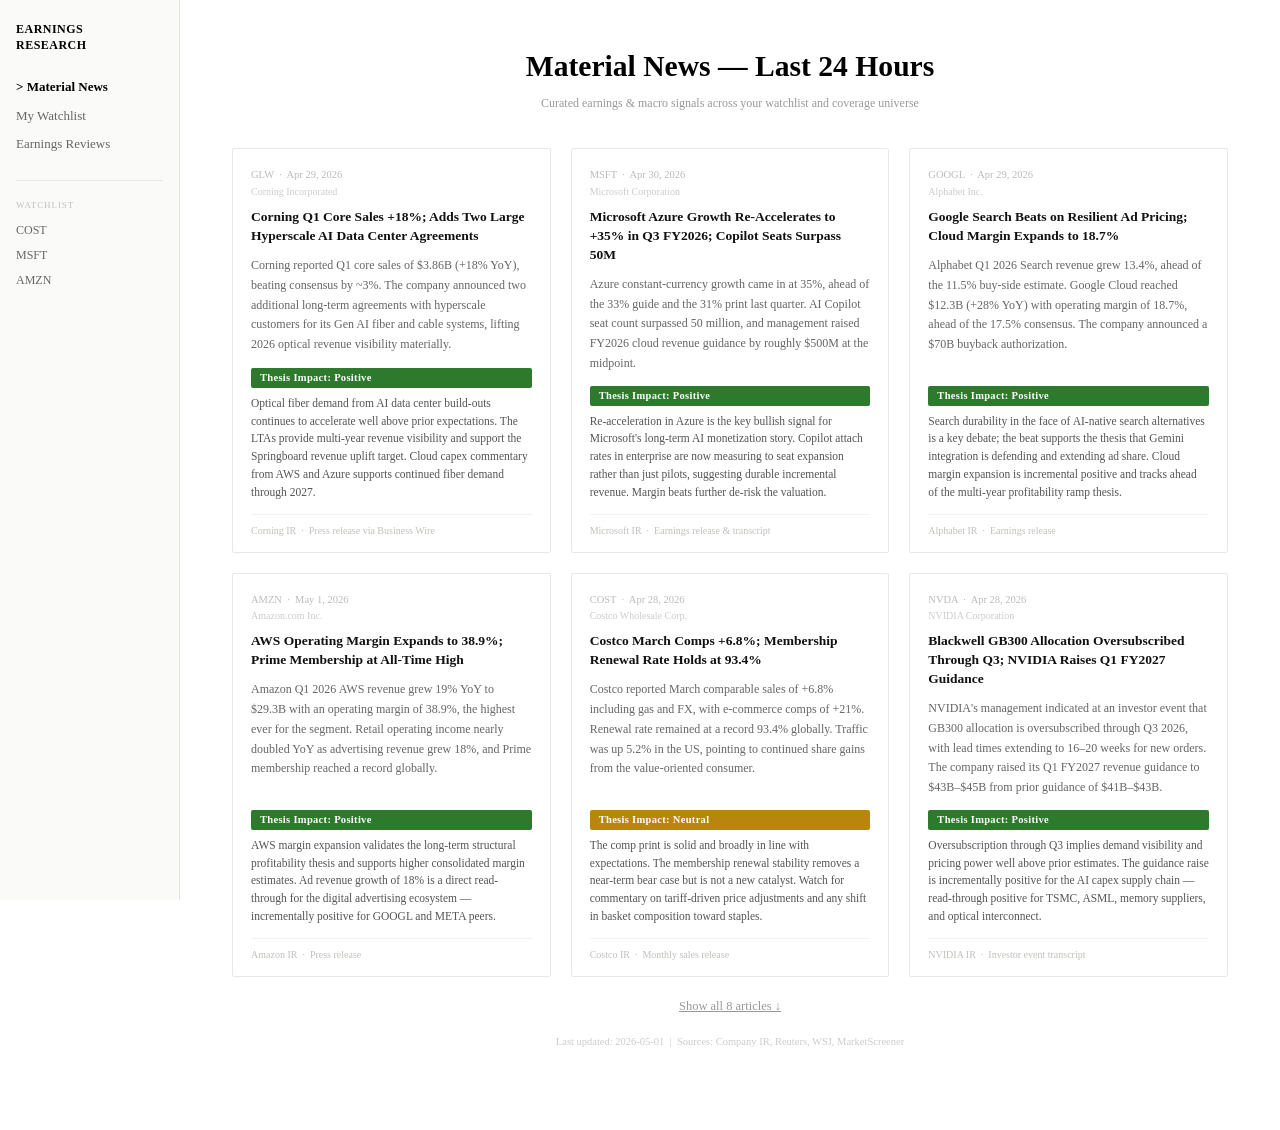
==== index.html @ b41d52a4 "Build earnings research dashboard — full multi-page static site 10-file HTML/CSS/JS site with a fixe" ====
<!DOCTYPE html>
<html lang="en">
<head>
  <meta charset="UTF-8"/>
  <meta name="viewport" content="width=device-width, initial-scale=1.0"/>
  <title>Earnings Research Dashboard — Material News</title>
  <link rel="stylesheet" href="styles.css"/>
</head>
<body>

<!-- ── Sidebar ──────────────────────────────────────────────────────── -->
<aside id="sidebar">
  <div class="sidebar-logo">Earnings<br>Research</div>

  <ul class="sidebar-nav">
    <li><a href="index.html" class="active">Material News</a></li>
    <li><a href="watchlist.html">My Watchlist</a></li>
    <li><a href="earnings-reviews.html">Earnings Reviews</a></li>
  </ul>

  <hr class="sidebar-divider"/>
  <div class="sidebar-section-label">Watchlist</div>
  <ul class="sidebar-watchlist-links" id="sidebar-wl-links">
    <!-- Populated by app.js -->
    <li><a href="company.html?t=COST">COST</a></li>
    <li><a href="company.html?t=MSFT">MSFT</a></li>
    <li><a href="company.html?t=AMZN">AMZN</a></li>
  </ul>
</aside>

<!-- ── Main ─────────────────────────────────────────────────────────── -->
<main id="main">
  <h1 class="page-title">Material News — Last 24 Hours</h1>
  <p class="page-subtitle-center">Curated earnings &amp; macro signals across your watchlist and coverage universe</p>

  <div class="news-grid" id="news-grid">

    <!-- Card 1 -->
    <div class="news-card">
      <div class="nc-meta">GLW &nbsp;·&nbsp; Apr 29, 2026</div>
      <div class="nc-company">Corning Incorporated</div>
      <div class="nc-headline">Corning Q1 Core Sales +18%; Adds Two Large Hyperscale AI Data Center Agreements</div>
      <p class="nc-summary">Corning reported Q1 core sales of $3.86B (+18% YoY), beating consensus by ~3%. The company announced two additional long-term agreements with hyperscale customers for its Gen AI fiber and cable systems, lifting 2026 optical revenue visibility materially.</p>
      <span class="thesis-label thesis-positive">Thesis Impact: Positive</span>
      <p class="nc-impact">Optical fiber demand from AI data center build-outs continues to accelerate well above prior expectations. The LTAs provide multi-year revenue visibility and support the Springboard revenue uplift target. Cloud capex commentary from AWS and Azure supports continued fiber demand through 2027.</p>
      <div class="nc-source">Corning IR &nbsp;·&nbsp; Press release via Business Wire</div>
    </div>

    <!-- Card 2 -->
    <div class="news-card">
      <div class="nc-meta">MSFT &nbsp;·&nbsp; Apr 30, 2026</div>
      <div class="nc-company">Microsoft Corporation</div>
      <div class="nc-headline">Microsoft Azure Growth Re-Accelerates to +35% in Q3 FY2026; Copilot Seats Surpass 50M</div>
      <p class="nc-summary">Azure constant-currency growth came in at 35%, ahead of the 33% guide and the 31% print last quarter. AI Copilot seat count surpassed 50 million, and management raised FY2026 cloud revenue guidance by roughly $500M at the midpoint.</p>
      <span class="thesis-label thesis-positive">Thesis Impact: Positive</span>
      <p class="nc-impact">Re-acceleration in Azure is the key bullish signal for Microsoft's long-term AI monetization story. Copilot attach rates in enterprise are now measuring to seat expansion rather than just pilots, suggesting durable incremental revenue. Margin beats further de-risk the valuation.</p>
      <div class="nc-source">Microsoft IR &nbsp;·&nbsp; Earnings release &amp; transcript</div>
    </div>

    <!-- Card 3 -->
    <div class="news-card">
      <div class="nc-meta">GOOGL &nbsp;·&nbsp; Apr 29, 2026</div>
      <div class="nc-company">Alphabet Inc.</div>
      <div class="nc-headline">Google Search Beats on Resilient Ad Pricing; Cloud Margin Expands to 18.7%</div>
      <p class="nc-summary">Alphabet Q1 2026 Search revenue grew 13.4%, ahead of the 11.5% buy-side estimate. Google Cloud reached $12.3B (+28% YoY) with operating margin of 18.7%, ahead of the 17.5% consensus. The company announced a $70B buyback authorization.</p>
      <span class="thesis-label thesis-positive">Thesis Impact: Positive</span>
      <p class="nc-impact">Search durability in the face of AI-native search alternatives is a key debate; the beat supports the thesis that Gemini integration is defending and extending ad share. Cloud margin expansion is incremental positive and tracks ahead of the multi-year profitability ramp thesis.</p>
      <div class="nc-source">Alphabet IR &nbsp;·&nbsp; Earnings release</div>
    </div>

    <!-- Card 4 -->
    <div class="news-card">
      <div class="nc-meta">AMZN &nbsp;·&nbsp; May 1, 2026</div>
      <div class="nc-company">Amazon.com Inc.</div>
      <div class="nc-headline">AWS Operating Margin Expands to 38.9%; Prime Membership at All-Time High</div>
      <p class="nc-summary">Amazon Q1 2026 AWS revenue grew 19% YoY to $29.3B with an operating margin of 38.9%, the highest ever for the segment. Retail operating income nearly doubled YoY as advertising revenue grew 18%, and Prime membership reached a record globally.</p>
      <span class="thesis-label thesis-positive">Thesis Impact: Positive</span>
      <p class="nc-impact">AWS margin expansion validates the long-term structural profitability thesis and supports higher consolidated margin estimates. Ad revenue growth of 18% is a direct read-through for the digital advertising ecosystem — incrementally positive for GOOGL and META peers.</p>
      <div class="nc-source">Amazon IR &nbsp;·&nbsp; Press release</div>
    </div>

    <!-- Card 5 -->
    <div class="news-card">
      <div class="nc-meta">COST &nbsp;·&nbsp; Apr 28, 2026</div>
      <div class="nc-company">Costco Wholesale Corp.</div>
      <div class="nc-headline">Costco March Comps +6.8%; Membership Renewal Rate Holds at 93.4%</div>
      <p class="nc-summary">Costco reported March comparable sales of +6.8% including gas and FX, with e-commerce comps of +21%. Renewal rate remained at a record 93.4% globally. Traffic was up 5.2% in the US, pointing to continued share gains from the value-oriented consumer.</p>
      <span class="thesis-label thesis-neutral">Thesis Impact: Neutral</span>
      <p class="nc-impact">The comp print is solid and broadly in line with expectations. The membership renewal stability removes a near-term bear case but is not a new catalyst. Watch for commentary on tariff-driven price adjustments and any shift in basket composition toward staples.</p>
      <div class="nc-source">Costco IR &nbsp;·&nbsp; Monthly sales release</div>
    </div>

    <!-- Card 6 -->
    <div class="news-card">
      <div class="nc-meta">NVDA &nbsp;·&nbsp; Apr 28, 2026</div>
      <div class="nc-company">NVIDIA Corporation</div>
      <div class="nc-headline">Blackwell GB300 Allocation Oversubscribed Through Q3; NVIDIA Raises Q1 FY2027 Guidance</div>
      <p class="nc-summary">NVIDIA's management indicated at an investor event that GB300 allocation is oversubscribed through Q3 2026, with lead times extending to 16–20 weeks for new orders. The company raised its Q1 FY2027 revenue guidance to $43B–$45B from prior guidance of $41B–$43B.</p>
      <span class="thesis-label thesis-positive">Thesis Impact: Positive</span>
      <p class="nc-impact">Oversubscription through Q3 implies demand visibility and pricing power well above prior estimates. The guidance raise is incrementally positive for the AI capex supply chain — read-through positive for TSMC, ASML, memory suppliers, and optical interconnect.</p>
      <div class="nc-source">NVIDIA IR &nbsp;·&nbsp; Investor event transcript</div>
    </div>

    <!-- Hidden cards (shown via "Show all") -->
    <div class="news-card hidden-card" style="display:none">
      <div class="nc-meta">META &nbsp;·&nbsp; Apr 30, 2026</div>
      <div class="nc-company">Meta Platforms Inc.</div>
      <div class="nc-headline">Meta Q1 Ad Revenue +18%; Reality Labs Losses Narrow; Llama 4 Adoption Cited</div>
      <p class="nc-summary">Meta reported Q1 ad revenue of $41.9B (+18% YoY), driven by Reels ad load optimization and improved targeting from Llama 4 models. Reality Labs operating losses narrowed to $3.5B from $3.8B a year ago. DAP reached 3.4B.</p>
      <span class="thesis-label thesis-positive">Thesis Impact: Positive</span>
      <p class="nc-impact">Ad pricing power and volume growth both beat consensus, confirming the AI-driven targeting advantage thesis. Narrowing Reality Labs losses reduce the drag concern for investors focused on margin trajectory. Positive read-through for the digital ad ecosystem broadly.</p>
      <div class="nc-source">Meta IR &nbsp;·&nbsp; Earnings release</div>
    </div>

    <div class="news-card hidden-card" style="display:none">
      <div class="nc-meta">TSM &nbsp;·&nbsp; Apr 17, 2026</div>
      <div class="nc-company">Taiwan Semiconductor Mfg.</div>
      <div class="nc-headline">TSMC Q1 Revenue NT$839B; CoWoS Capacity to Double by End-2026 on AI Demand</div>
      <p class="nc-summary">TSMC reported Q1 revenue of NT$839.3B (+42% YoY), driven by AI accelerator demand. Management guided for 2026 capex of $38–42B and confirmed CoWoS advanced packaging capacity will roughly double by December 2026, with all capacity committed through 2027.</p>
      <span class="thesis-label thesis-positive">Thesis Impact: Positive</span>
      <p class="nc-impact">TSMC's commentary validates sustained hyperscaler capex and NVIDIA's oversubscription. CoWoS doubling supports AI chip supply ramp and provides a gating factor read-through for NVDA near-term delivery timelines. Positive for the broader AI supply chain.</p>
      <div class="nc-source">TSMC IR &nbsp;·&nbsp; Earnings release &amp; call transcript</div>
    </div>

  </div><!-- /news-grid -->

  <div class="show-more">
    <a id="show-more-btn" data-open="false">Show all 8 articles ↓</a>
  </div>
  <p class="last-updated">Last updated: 2026-05-01 &nbsp;|&nbsp; Sources: Company IR, Reuters, WSJ, MarketScreener</p>

</main>

<script src="app.js"></script>
</body>
</html>
---- styles.css ----
/* ── Reset & base ─────────────────────────────────────────────────── */
*, *::before, *::after { box-sizing: border-box; margin: 0; padding: 0; }

body {
  font-family: Georgia, 'Times New Roman', serif;
  background: #ffffff;
  color: #333;
  display: flex;
  min-height: 100vh;
  font-size: 14px;
  line-height: 1.5;
}

a { color: inherit; }

/* ── Sidebar ──────────────────────────────────────────────────────── */
#sidebar {
  position: fixed;
  top: 0; left: 0;
  width: 180px;
  height: 100vh;
  overflow-y: auto;
  background: #fafaf8;
  border-right: 1px solid #e4e4e0;
  padding: 22px 16px 40px;
  font-size: 13px;
  flex-shrink: 0;
}

.sidebar-back {
  display: block;
  font-size: 11px;
  color: #999;
  text-decoration: none;
  margin-bottom: 18px;
  letter-spacing: 0.02em;
}
.sidebar-back:hover { color: #333; }

.sidebar-logo {
  font-size: 12px;
  font-weight: bold;
  color: #000;
  letter-spacing: 0.04em;
  text-transform: uppercase;
  margin-bottom: 24px;
  line-height: 1.3;
}

.sidebar-ticker {
  font-size: 1.7rem;
  font-weight: bold;
  color: #000;
  line-height: 1.1;
}

.sidebar-company {
  font-size: 11px;
  color: #aaa;
  margin-top: 3px;
  margin-bottom: 22px;
}

.sidebar-nav {
  list-style: none;
  margin-bottom: 26px;
}
.sidebar-nav li { margin-bottom: 9px; }
.sidebar-nav a {
  text-decoration: none;
  color: #666;
  font-size: 13px;
  display: block;
}
.sidebar-nav a:hover { color: #000; }
.sidebar-nav a.active {
  font-weight: bold;
  color: #000;
}
.sidebar-nav a.active::before { content: "> "; }

.sidebar-section-label {
  font-size: 9px;
  text-transform: uppercase;
  letter-spacing: 0.1em;
  color: #c0c0bc;
  margin-bottom: 9px;
}

.sidebar-earnings-links {
  list-style: none;
  margin-bottom: 22px;
}
.sidebar-earnings-links li { margin-bottom: 7px; }
.sidebar-earnings-links a {
  text-decoration: none;
  color: #777;
  font-size: 12px;
  display: block;
}
.sidebar-earnings-links a:hover { color: #000; }
.sidebar-earnings-links a.active {
  font-weight: bold;
  color: #000;
}

.sidebar-divider {
  border: none;
  border-top: 1px solid #e8e8e4;
  margin: 18px 0;
}

.sidebar-what-is-new { margin-top: 4px; }
.sidebar-what-is-new h4 {
  font-size: 9px;
  text-transform: uppercase;
  letter-spacing: 0.1em;
  color: #c0c0bc;
  margin-bottom: 8px;
}
.sidebar-what-is-new p {
  font-size: 11px;
  color: #777;
  line-height: 1.55;
}

.sidebar-watchlist-links {
  list-style: none;
}
.sidebar-watchlist-links li { margin-bottom: 7px; }
.sidebar-watchlist-links a {
  text-decoration: none;
  color: #666;
  font-size: 12px;
  display: block;
}
.sidebar-watchlist-links a:hover { color: #000; }
.sidebar-watchlist-links a.active {
  font-weight: bold;
  color: #000;
}
.sidebar-watchlist-links a.active::before { content: "> "; }

/* ── Main content ─────────────────────────────────────────────────── */
#main {
  margin-left: 180px;
  padding: 44px 52px 80px;
  flex: 1;
  max-width: 1100px;
  min-height: 100vh;
}

/* ── Page titles ──────────────────────────────────────────────────── */
.page-title {
  font-size: 1.85rem;
  font-weight: bold;
  color: #000;
  margin-bottom: 6px;
  text-align: center;
}

.page-subtitle-center {
  text-align: center;
  color: #999;
  font-size: 12px;
  margin-bottom: 36px;
}

.preview-title {
  font-size: 1.85rem;
  font-weight: bold;
  color: #000;
  margin-bottom: 8px;
}

.preview-subtitle {
  font-size: 13px;
  color: #999;
  margin-bottom: 30px;
  line-height: 1.6;
}

/* ── Section headers ──────────────────────────────────────────────── */
.section-header {
  font-size: 1.05rem;
  font-weight: bold;
  color: #000;
  border-bottom: 1px solid #e4e4e0;
  padding-bottom: 9px;
  margin-bottom: 8px;
  margin-top: 36px;
}
.section-header:first-of-type { margin-top: 0; }

.section-sub {
  font-size: 13px;
  color: #999;
  font-style: italic;
  margin-bottom: 22px;
  line-height: 1.6;
}

/* ── KPI stat grid ────────────────────────────────────────────────── */
.kpi-grid {
  display: grid;
  grid-template-columns: repeat(4, 1fr);
  gap: 14px;
  margin-bottom: 14px;
}
.kpi-grid + .kpi-grid { margin-top: 0; }

.kpi-card {
  border: 1px solid #e4e4e0;
  padding: 16px 18px 14px;
  border-radius: 2px;
}
.kpi-card.highlight { border-color: #d4a017; background: #fffdf4; }

.kpi-label {
  font-size: 9.5px;
  text-transform: uppercase;
  letter-spacing: 0.07em;
  color: #bbb;
  margin-bottom: 6px;
}

.kpi-value {
  font-size: 1.95rem;
  font-weight: bold;
  color: #000;
  line-height: 1.1;
  margin-bottom: 4px;
}
.kpi-value.gold { color: #b8860b; }

.kpi-desc {
  font-size: 11px;
  color: #999;
  line-height: 1.45;
}

/* ── Exec summary / blockquote ────────────────────────────────────── */
.exec-summary {
  border-left: 3px solid #d4d4d0;
  padding: 16px 22px;
  margin: 28px 0;
  background: #fafaf8;
  border-radius: 0 2px 2px 0;
}
.exec-summary p {
  font-size: 14px;
  font-style: italic;
  color: #444;
  line-height: 1.75;
}

/* ── Tables ───────────────────────────────────────────────────────── */
.table-wrap { overflow-x: auto; margin-bottom: 10px; }

table {
  width: 100%;
  border-collapse: collapse;
  font-size: 13px;
}

thead th {
  text-align: left;
  font-size: 9.5px;
  text-transform: uppercase;
  letter-spacing: 0.07em;
  color: #bbb;
  padding: 8px 10px;
  border-bottom: 1px solid #e4e4e0;
  white-space: nowrap;
  font-family: Georgia, serif;
  font-weight: normal;
}

tbody td {
  padding: 9px 10px;
  border-bottom: 1px solid #f2f2f0;
  color: #333;
  vertical-align: top;
}
tbody tr:last-child td { border-bottom: none; }

td a.data-link {
  color: #1a0dab;
  text-decoration: underline;
  text-underline-offset: 2px;
}

.row-sub { color: #999; font-size: 11.5px; }

/* table coloring */
.c-pos   { color: #2d7a2d; font-weight: 500; }
.c-neg   { color: #c0392b; font-weight: 500; }
.c-watch { color: #b8860b; font-weight: 500; }
.c-mute  { color: #aaa; }

.beat { color: #2d7a2d; font-weight: 600; }
.miss { color: #c0392b; font-weight: 600; }

/* ── Thesis impact labels ─────────────────────────────────────────── */
.thesis-label {
  display: inline-block;
  font-size: 10.5px;
  font-weight: bold;
  padding: 2px 9px;
  border-radius: 2px;
  margin-bottom: 7px;
  letter-spacing: 0.03em;
}
.thesis-positive  { background: #2d7a2d; color: #fff; }
.thesis-neutral   { background: #b8860b; color: #fff; }
.thesis-watch     { background: #b8860b; color: #fff; }
.thesis-negative  { background: #c0392b; color: #fff; }

/* ── News card grid ───────────────────────────────────────────────── */
.news-grid {
  display: grid;
  grid-template-columns: repeat(3, 1fr);
  gap: 20px;
  margin-bottom: 18px;
}

.news-card {
  border: 1px solid #e8e8e4;
  padding: 18px 18px 14px;
  border-radius: 2px;
  display: flex;
  flex-direction: column;
}

.nc-meta     { font-size: 10.5px; color: #bbb; margin-bottom: 1px; }
.nc-company  { font-size: 10px;   color: #ccc; margin-bottom: 9px; }
.nc-headline { font-size: 13.5px; font-weight: bold; color: #111; margin-bottom: 10px; line-height: 1.4; }
.nc-summary  { font-size: 12px; color: #666; line-height: 1.65; margin-bottom: 12px; flex: 1; }
.nc-impact   { font-size: 11.5px; color: #555; line-height: 1.55; margin-bottom: 12px; }
.nc-source   {
  font-size: 10px; color: #c0c0bc;
  border-top: 1px solid #f2f2f0;
  padding-top: 8px;
  margin-top: auto;
}

.show-more {
  text-align: center;
  margin: 6px 0 4px;
}
.show-more a {
  font-size: 12.5px;
  color: #999;
  text-decoration: underline;
  cursor: pointer;
}
.show-more a:hover { color: #333; }

.last-updated {
  text-align: center;
  font-size: 10.5px;
  color: #ccc;
  margin-top: 18px;
}

/* ── Tabs ─────────────────────────────────────────────────────────── */
.tabs {
  display: flex;
  border-bottom: 1px solid #e4e4e0;
  margin-bottom: 30px;
  overflow-x: auto;
  gap: 0;
}
.tab-btn {
  padding: 10px 16px;
  font-size: 13px;
  font-family: Georgia, serif;
  color: #999;
  cursor: pointer;
  border: none;
  background: none;
  border-bottom: 2px solid transparent;
  margin-bottom: -1px;
  white-space: nowrap;
  transition: color 0.12s;
}
.tab-btn:hover { color: #333; }
.tab-btn.active { color: #000; font-weight: bold; border-bottom-color: #000; }

.tab-panel { display: none; }
.tab-panel.active { display: block; }

/* ── Bar chart (SVG-based, rendered by JS) ────────────────────────── */
.chart-wrap { margin: 24px 0 16px; }
.chart-legend {
  display: flex;
  gap: 22px;
  font-size: 11.5px;
  color: #666;
  margin-bottom: 14px;
}
.legend-swatch {
  display: inline-block;
  width: 12px; height: 12px;
  border-radius: 2px;
  margin-right: 5px;
  vertical-align: middle;
}

/* ── Earnings reviews grid ────────────────────────────────────────── */
.reviews-grid {
  display: grid;
  grid-template-columns: repeat(4, 1fr);
  gap: 14px;
  margin-top: 28px;
}

.review-card {
  border: 1px solid #e8e8e4;
  padding: 14px 16px 12px;
  border-radius: 2px;
  text-decoration: none;
  display: block;
  cursor: pointer;
  transition: border-color 0.14s, box-shadow 0.14s;
}
.review-card:hover { border-color: #aaa; box-shadow: 0 1px 6px rgba(0,0,0,0.06); }

.rc-quarter { font-size: 10px; color: #ccc; margin-bottom: 4px; }
.rc-ticker  { font-size: 1.35rem; font-weight: bold; color: #000; }

/* ── Watchlist page ───────────────────────────────────────────────── */
.watchlist-grid {
  display: grid;
  grid-template-columns: repeat(3, 1fr);
  gap: 18px;
  margin-top: 28px;
}

.wl-card {
  border: 1px solid #e8e8e4;
  padding: 20px 18px 16px;
  border-radius: 2px;
  position: relative;
  transition: border-color 0.14s;
}
.wl-card:hover { border-color: #ccc; }

.wl-remove {
  position: absolute;
  top: 12px; right: 14px;
  background: none;
  border: none;
  font-size: 18px;
  color: #ddd;
  cursor: pointer;
  line-height: 1;
  padding: 0;
  font-family: Georgia, serif;
}
.wl-remove:hover { color: #c0392b; }

.wl-ticker { font-size: 1.6rem; font-weight: bold; color: #000; line-height: 1.1; }
.wl-name   { font-size: 11.5px; color: #aaa; margin-top: 2px; margin-bottom: 14px; }
.wl-row    { font-size: 12px; color: #666; margin-bottom: 4px; }
.wl-row span { font-weight: bold; color: #333; }
.wl-links  { margin-top: 14px; display: flex; gap: 12px; }
.wl-link   {
  font-size: 11.5px;
  color: #1a0dab;
  text-decoration: underline;
  text-underline-offset: 2px;
  cursor: pointer;
}

.add-form {
  display: flex;
  align-items: center;
  gap: 10px;
  margin-top: 36px;
  padding-top: 28px;
  border-top: 1px solid #e8e8e4;
}
.add-form label { font-size: 13px; color: #666; }
.add-input {
  padding: 8px 12px;
  border: 1px solid #ccc;
  font-family: Georgia, serif;
  font-size: 14px;
  width: 110px;
  border-radius: 2px;
  text-transform: uppercase;
  letter-spacing: 0.05em;
}
.add-input:focus { outline: none; border-color: #888; }
.add-btn {
  padding: 8px 18px;
  background: #111;
  color: #fff;
  border: none;
  font-family: Georgia, serif;
  font-size: 13px;
  cursor: pointer;
  border-radius: 2px;
}
.add-btn:hover { background: #333; }
.add-msg { font-size: 12px; color: #c0392b; }

/* ── Footer note ──────────────────────────────────────────────────── */
.footer-note {
  font-size: 11px;
  color: #bbb;
  border-top: 1px solid #f0f0ec;
  padding-top: 14px;
  margin-top: 36px;
  font-style: italic;
  line-height: 1.6;
}

/* ── Guidance table highlight ─────────────────────────────────────── */
td.vs-beat { color: #2d7a2d; font-weight: 600; }
td.vs-miss { color: #c0392b; font-weight: 600; }

/* ── Responsive: narrow screens ───────────────────────────────────── */
@media (max-width: 900px) {
  .news-grid   { grid-template-columns: repeat(2, 1fr); }
  .kpi-grid    { grid-template-columns: repeat(2, 1fr); }
  .reviews-grid { grid-template-columns: repeat(3, 1fr); }
  .watchlist-grid { grid-template-columns: repeat(2, 1fr); }
}
@media (max-width: 640px) {
  #sidebar { width: 140px; }
  #main { margin-left: 140px; padding: 28px 22px 60px; }
  .news-grid   { grid-template-columns: 1fr; }
  .kpi-grid    { grid-template-columns: repeat(2, 1fr); }
  .reviews-grid { grid-template-columns: repeat(2, 1fr); }
  .watchlist-grid { grid-template-columns: 1fr; }
}
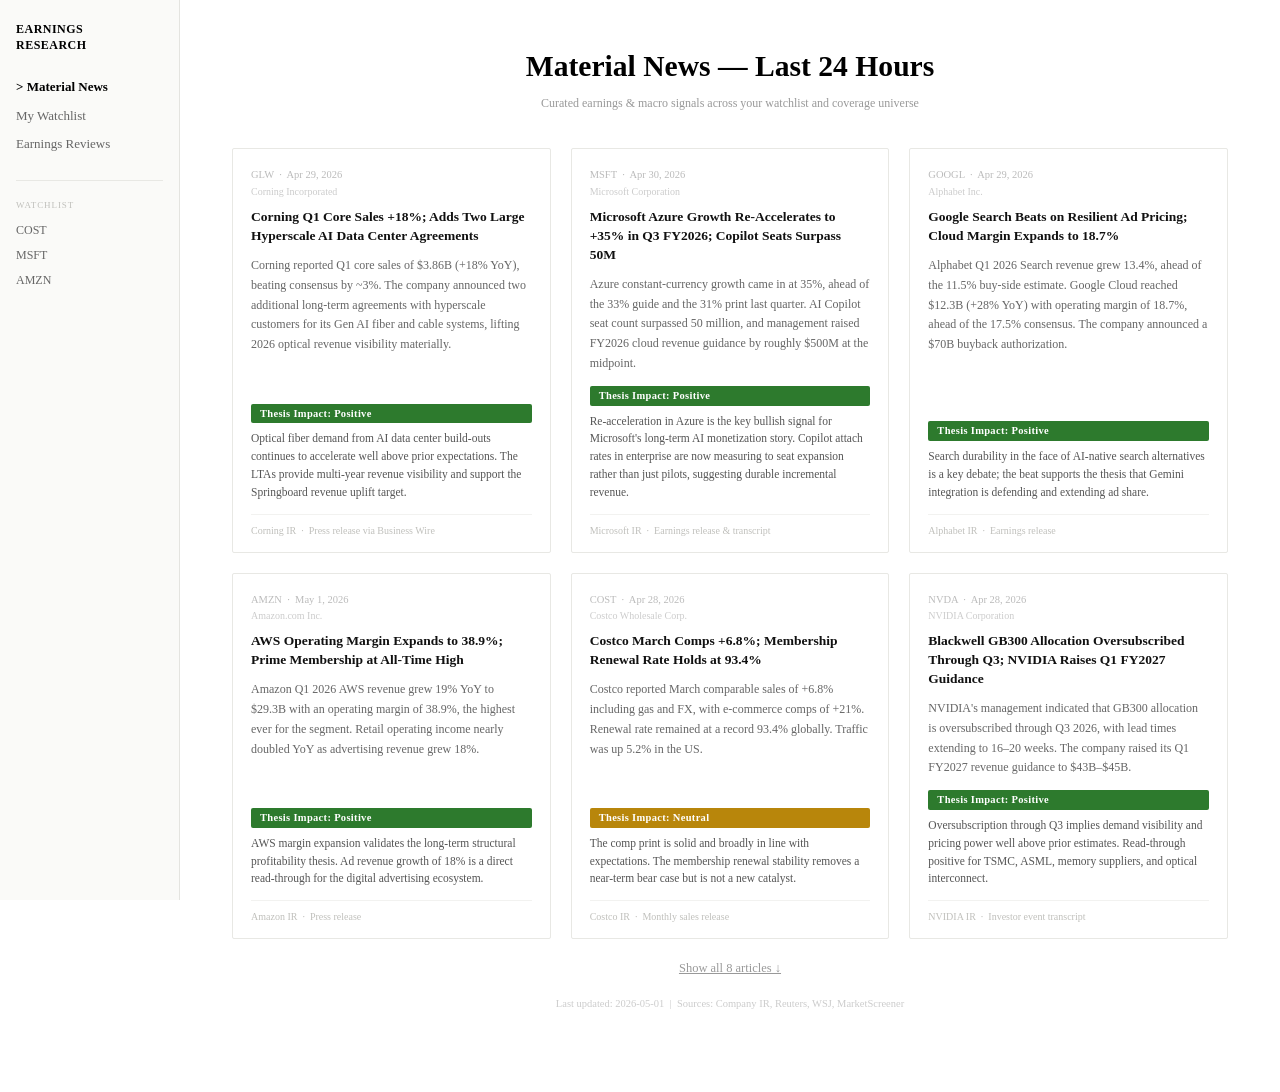
==== commit b0cab31d: "Add earnings research dashboard — static site ready for GitHub Pages" ====
--- a/index.html
+++ b/index.html
@@ -7,130 +7,101 @@
   <link rel="stylesheet" href="styles.css"/>
 </head>
 <body>
-
-<!-- ── Sidebar ──────────────────────────────────────────────────────── -->
 <aside id="sidebar">
   <div class="sidebar-logo">Earnings<br>Research</div>
-
   <ul class="sidebar-nav">
     <li><a href="index.html" class="active">Material News</a></li>
     <li><a href="watchlist.html">My Watchlist</a></li>
     <li><a href="earnings-reviews.html">Earnings Reviews</a></li>
   </ul>
-
   <hr class="sidebar-divider"/>
   <div class="sidebar-section-label">Watchlist</div>
   <ul class="sidebar-watchlist-links" id="sidebar-wl-links">
-    <!-- Populated by app.js -->
     <li><a href="company.html?t=COST">COST</a></li>
     <li><a href="company.html?t=MSFT">MSFT</a></li>
     <li><a href="company.html?t=AMZN">AMZN</a></li>
   </ul>
 </aside>
-
-<!-- ── Main ─────────────────────────────────────────────────────────── -->
 <main id="main">
   <h1 class="page-title">Material News — Last 24 Hours</h1>
   <p class="page-subtitle-center">Curated earnings &amp; macro signals across your watchlist and coverage universe</p>
-
   <div class="news-grid" id="news-grid">
-
-    <!-- Card 1 -->
     <div class="news-card">
       <div class="nc-meta">GLW &nbsp;·&nbsp; Apr 29, 2026</div>
       <div class="nc-company">Corning Incorporated</div>
       <div class="nc-headline">Corning Q1 Core Sales +18%; Adds Two Large Hyperscale AI Data Center Agreements</div>
       <p class="nc-summary">Corning reported Q1 core sales of $3.86B (+18% YoY), beating consensus by ~3%. The company announced two additional long-term agreements with hyperscale customers for its Gen AI fiber and cable systems, lifting 2026 optical revenue visibility materially.</p>
       <span class="thesis-label thesis-positive">Thesis Impact: Positive</span>
-      <p class="nc-impact">Optical fiber demand from AI data center build-outs continues to accelerate well above prior expectations. The LTAs provide multi-year revenue visibility and support the Springboard revenue uplift target. Cloud capex commentary from AWS and Azure supports continued fiber demand through 2027.</p>
+      <p class="nc-impact">Optical fiber demand from AI data center build-outs continues to accelerate well above prior expectations. The LTAs provide multi-year revenue visibility and support the Springboard revenue uplift target.</p>
       <div class="nc-source">Corning IR &nbsp;·&nbsp; Press release via Business Wire</div>
     </div>
-
-    <!-- Card 2 -->
     <div class="news-card">
       <div class="nc-meta">MSFT &nbsp;·&nbsp; Apr 30, 2026</div>
       <div class="nc-company">Microsoft Corporation</div>
       <div class="nc-headline">Microsoft Azure Growth Re-Accelerates to +35% in Q3 FY2026; Copilot Seats Surpass 50M</div>
       <p class="nc-summary">Azure constant-currency growth came in at 35%, ahead of the 33% guide and the 31% print last quarter. AI Copilot seat count surpassed 50 million, and management raised FY2026 cloud revenue guidance by roughly $500M at the midpoint.</p>
       <span class="thesis-label thesis-positive">Thesis Impact: Positive</span>
-      <p class="nc-impact">Re-acceleration in Azure is the key bullish signal for Microsoft's long-term AI monetization story. Copilot attach rates in enterprise are now measuring to seat expansion rather than just pilots, suggesting durable incremental revenue. Margin beats further de-risk the valuation.</p>
+      <p class="nc-impact">Re-acceleration in Azure is the key bullish signal for Microsoft's long-term AI monetization story. Copilot attach rates in enterprise are now measuring to seat expansion rather than just pilots, suggesting durable incremental revenue.</p>
       <div class="nc-source">Microsoft IR &nbsp;·&nbsp; Earnings release &amp; transcript</div>
     </div>
-
-    <!-- Card 3 -->
     <div class="news-card">
       <div class="nc-meta">GOOGL &nbsp;·&nbsp; Apr 29, 2026</div>
       <div class="nc-company">Alphabet Inc.</div>
       <div class="nc-headline">Google Search Beats on Resilient Ad Pricing; Cloud Margin Expands to 18.7%</div>
       <p class="nc-summary">Alphabet Q1 2026 Search revenue grew 13.4%, ahead of the 11.5% buy-side estimate. Google Cloud reached $12.3B (+28% YoY) with operating margin of 18.7%, ahead of the 17.5% consensus. The company announced a $70B buyback authorization.</p>
       <span class="thesis-label thesis-positive">Thesis Impact: Positive</span>
-      <p class="nc-impact">Search durability in the face of AI-native search alternatives is a key debate; the beat supports the thesis that Gemini integration is defending and extending ad share. Cloud margin expansion is incremental positive and tracks ahead of the multi-year profitability ramp thesis.</p>
+      <p class="nc-impact">Search durability in the face of AI-native search alternatives is a key debate; the beat supports the thesis that Gemini integration is defending and extending ad share.</p>
       <div class="nc-source">Alphabet IR &nbsp;·&nbsp; Earnings release</div>
     </div>
-
-    <!-- Card 4 -->
     <div class="news-card">
       <div class="nc-meta">AMZN &nbsp;·&nbsp; May 1, 2026</div>
       <div class="nc-company">Amazon.com Inc.</div>
       <div class="nc-headline">AWS Operating Margin Expands to 38.9%; Prime Membership at All-Time High</div>
-      <p class="nc-summary">Amazon Q1 2026 AWS revenue grew 19% YoY to $29.3B with an operating margin of 38.9%, the highest ever for the segment. Retail operating income nearly doubled YoY as advertising revenue grew 18%, and Prime membership reached a record globally.</p>
+      <p class="nc-summary">Amazon Q1 2026 AWS revenue grew 19% YoY to $29.3B with an operating margin of 38.9%, the highest ever for the segment. Retail operating income nearly doubled YoY as advertising revenue grew 18%.</p>
       <span class="thesis-label thesis-positive">Thesis Impact: Positive</span>
-      <p class="nc-impact">AWS margin expansion validates the long-term structural profitability thesis and supports higher consolidated margin estimates. Ad revenue growth of 18% is a direct read-through for the digital advertising ecosystem — incrementally positive for GOOGL and META peers.</p>
+      <p class="nc-impact">AWS margin expansion validates the long-term structural profitability thesis. Ad revenue growth of 18% is a direct read-through for the digital advertising ecosystem.</p>
       <div class="nc-source">Amazon IR &nbsp;·&nbsp; Press release</div>
     </div>
-
-    <!-- Card 5 -->
     <div class="news-card">
       <div class="nc-meta">COST &nbsp;·&nbsp; Apr 28, 2026</div>
       <div class="nc-company">Costco Wholesale Corp.</div>
       <div class="nc-headline">Costco March Comps +6.8%; Membership Renewal Rate Holds at 93.4%</div>
-      <p class="nc-summary">Costco reported March comparable sales of +6.8% including gas and FX, with e-commerce comps of +21%. Renewal rate remained at a record 93.4% globally. Traffic was up 5.2% in the US, pointing to continued share gains from the value-oriented consumer.</p>
+      <p class="nc-summary">Costco reported March comparable sales of +6.8% including gas and FX, with e-commerce comps of +21%. Renewal rate remained at a record 93.4% globally. Traffic was up 5.2% in the US.</p>
       <span class="thesis-label thesis-neutral">Thesis Impact: Neutral</span>
-      <p class="nc-impact">The comp print is solid and broadly in line with expectations. The membership renewal stability removes a near-term bear case but is not a new catalyst. Watch for commentary on tariff-driven price adjustments and any shift in basket composition toward staples.</p>
+      <p class="nc-impact">The comp print is solid and broadly in line with expectations. The membership renewal stability removes a near-term bear case but is not a new catalyst.</p>
       <div class="nc-source">Costco IR &nbsp;·&nbsp; Monthly sales release</div>
     </div>
-
-    <!-- Card 6 -->
     <div class="news-card">
       <div class="nc-meta">NVDA &nbsp;·&nbsp; Apr 28, 2026</div>
       <div class="nc-company">NVIDIA Corporation</div>
       <div class="nc-headline">Blackwell GB300 Allocation Oversubscribed Through Q3; NVIDIA Raises Q1 FY2027 Guidance</div>
-      <p class="nc-summary">NVIDIA's management indicated at an investor event that GB300 allocation is oversubscribed through Q3 2026, with lead times extending to 16–20 weeks for new orders. The company raised its Q1 FY2027 revenue guidance to $43B–$45B from prior guidance of $41B–$43B.</p>
+      <p class="nc-summary">NVIDIA's management indicated that GB300 allocation is oversubscribed through Q3 2026, with lead times extending to 16–20 weeks. The company raised its Q1 FY2027 revenue guidance to $43B–$45B.</p>
       <span class="thesis-label thesis-positive">Thesis Impact: Positive</span>
-      <p class="nc-impact">Oversubscription through Q3 implies demand visibility and pricing power well above prior estimates. The guidance raise is incrementally positive for the AI capex supply chain — read-through positive for TSMC, ASML, memory suppliers, and optical interconnect.</p>
+      <p class="nc-impact">Oversubscription through Q3 implies demand visibility and pricing power well above prior estimates. Read-through positive for TSMC, ASML, memory suppliers, and optical interconnect.</p>
       <div class="nc-source">NVIDIA IR &nbsp;·&nbsp; Investor event transcript</div>
     </div>
-
-    <!-- Hidden cards (shown via "Show all") -->
     <div class="news-card hidden-card" style="display:none">
       <div class="nc-meta">META &nbsp;·&nbsp; Apr 30, 2026</div>
       <div class="nc-company">Meta Platforms Inc.</div>
       <div class="nc-headline">Meta Q1 Ad Revenue +18%; Reality Labs Losses Narrow; Llama 4 Adoption Cited</div>
-      <p class="nc-summary">Meta reported Q1 ad revenue of $41.9B (+18% YoY), driven by Reels ad load optimization and improved targeting from Llama 4 models. Reality Labs operating losses narrowed to $3.5B from $3.8B a year ago. DAP reached 3.4B.</p>
+      <p class="nc-summary">Meta reported Q1 ad revenue of $41.9B (+18% YoY), driven by Reels ad load optimization. Reality Labs operating losses narrowed to $3.5B from $3.8B a year ago. DAP reached 3.4B.</p>
       <span class="thesis-label thesis-positive">Thesis Impact: Positive</span>
-      <p class="nc-impact">Ad pricing power and volume growth both beat consensus, confirming the AI-driven targeting advantage thesis. Narrowing Reality Labs losses reduce the drag concern for investors focused on margin trajectory. Positive read-through for the digital ad ecosystem broadly.</p>
+      <p class="nc-impact">Ad pricing power and volume growth both beat consensus. Narrowing Reality Labs losses reduce the drag concern for investors focused on margin trajectory.</p>
       <div class="nc-source">Meta IR &nbsp;·&nbsp; Earnings release</div>
     </div>
-
     <div class="news-card hidden-card" style="display:none">
       <div class="nc-meta">TSM &nbsp;·&nbsp; Apr 17, 2026</div>
       <div class="nc-company">Taiwan Semiconductor Mfg.</div>
       <div class="nc-headline">TSMC Q1 Revenue NT$839B; CoWoS Capacity to Double by End-2026 on AI Demand</div>
-      <p class="nc-summary">TSMC reported Q1 revenue of NT$839.3B (+42% YoY), driven by AI accelerator demand. Management guided for 2026 capex of $38–42B and confirmed CoWoS advanced packaging capacity will roughly double by December 2026, with all capacity committed through 2027.</p>
+      <p class="nc-summary">TSMC reported Q1 revenue of NT$839.3B (+42% YoY). Management confirmed CoWoS advanced packaging capacity will roughly double by December 2026, with all capacity committed through 2027.</p>
       <span class="thesis-label thesis-positive">Thesis Impact: Positive</span>
-      <p class="nc-impact">TSMC's commentary validates sustained hyperscaler capex and NVIDIA's oversubscription. CoWoS doubling supports AI chip supply ramp and provides a gating factor read-through for NVDA near-term delivery timelines. Positive for the broader AI supply chain.</p>
+      <p class="nc-impact">TSMC's commentary validates sustained hyperscaler capex and NVIDIA's oversubscription. CoWoS doubling supports AI chip supply ramp.</p>
       <div class="nc-source">TSMC IR &nbsp;·&nbsp; Earnings release &amp; call transcript</div>
     </div>
-
-  </div><!-- /news-grid -->
-
-  <div class="show-more">
-    <a id="show-more-btn" data-open="false">Show all 8 articles ↓</a>
   </div>
+  <div class="show-more"><a id="show-more-btn" data-open="false">Show all 8 articles ↓</a></div>
   <p class="last-updated">Last updated: 2026-05-01 &nbsp;|&nbsp; Sources: Company IR, Reuters, WSJ, MarketScreener</p>
-
 </main>
-
 <script src="app.js"></script>
 </body>
-</html>
+</html>
--- a/styles.css
+++ b/styles.css
@@ -1,538 +1,113 @@
-/* ── Reset & base ─────────────────────────────────────────────────── */
 *, *::before, *::after { box-sizing: border-box; margin: 0; padding: 0; }
-
-body {
-  font-family: Georgia, 'Times New Roman', serif;
-  background: #ffffff;
-  color: #333;
-  display: flex;
-  min-height: 100vh;
-  font-size: 14px;
-  line-height: 1.5;
-}
-
+body { font-family: Georgia, 'Times New Roman', serif; background: #ffffff; color: #333; display: flex; min-height: 100vh; font-size: 14px; line-height: 1.5; }
 a { color: inherit; }
-
-/* ── Sidebar ──────────────────────────────────────────────────────── */
-#sidebar {
-  position: fixed;
-  top: 0; left: 0;
-  width: 180px;
-  height: 100vh;
-  overflow-y: auto;
-  background: #fafaf8;
-  border-right: 1px solid #e4e4e0;
-  padding: 22px 16px 40px;
-  font-size: 13px;
-  flex-shrink: 0;
-}
-
-.sidebar-back {
-  display: block;
-  font-size: 11px;
-  color: #999;
-  text-decoration: none;
-  margin-bottom: 18px;
-  letter-spacing: 0.02em;
-}
+#sidebar { position: fixed; top: 0; left: 0; width: 180px; height: 100vh; overflow-y: auto; background: #fafaf8; border-right: 1px solid #e4e4e0; padding: 22px 16px 40px; font-size: 13px; flex-shrink: 0; }
+.sidebar-back { display: block; font-size: 11px; color: #999; text-decoration: none; margin-bottom: 18px; }
 .sidebar-back:hover { color: #333; }
-
-.sidebar-logo {
-  font-size: 12px;
-  font-weight: bold;
-  color: #000;
-  letter-spacing: 0.04em;
-  text-transform: uppercase;
-  margin-bottom: 24px;
-  line-height: 1.3;
-}
-
-.sidebar-ticker {
-  font-size: 1.7rem;
-  font-weight: bold;
-  color: #000;
-  line-height: 1.1;
-}
-
-.sidebar-company {
-  font-size: 11px;
-  color: #aaa;
-  margin-top: 3px;
-  margin-bottom: 22px;
-}
-
-.sidebar-nav {
-  list-style: none;
-  margin-bottom: 26px;
-}
+.sidebar-logo { font-size: 12px; font-weight: bold; color: #000; letter-spacing: 0.04em; text-transform: uppercase; margin-bottom: 24px; line-height: 1.3; }
+.sidebar-ticker { font-size: 1.7rem; font-weight: bold; color: #000; line-height: 1.1; }
+.sidebar-company { font-size: 11px; color: #aaa; margin-top: 3px; margin-bottom: 22px; }
+.sidebar-nav { list-style: none; margin-bottom: 26px; }
 .sidebar-nav li { margin-bottom: 9px; }
-.sidebar-nav a {
-  text-decoration: none;
-  color: #666;
-  font-size: 13px;
-  display: block;
-}
+.sidebar-nav a { text-decoration: none; color: #666; font-size: 13px; display: block; }
 .sidebar-nav a:hover { color: #000; }
-.sidebar-nav a.active {
-  font-weight: bold;
-  color: #000;
-}
+.sidebar-nav a.active { font-weight: bold; color: #000; }
 .sidebar-nav a.active::before { content: "> "; }
-
-.sidebar-section-label {
-  font-size: 9px;
-  text-transform: uppercase;
-  letter-spacing: 0.1em;
-  color: #c0c0bc;
-  margin-bottom: 9px;
-}
-
-.sidebar-earnings-links {
-  list-style: none;
-  margin-bottom: 22px;
-}
+.sidebar-section-label { font-size: 9px; text-transform: uppercase; letter-spacing: 0.1em; color: #c0c0bc; margin-bottom: 9px; }
+.sidebar-earnings-links { list-style: none; margin-bottom: 22px; }
 .sidebar-earnings-links li { margin-bottom: 7px; }
-.sidebar-earnings-links a {
-  text-decoration: none;
-  color: #777;
-  font-size: 12px;
-  display: block;
-}
+.sidebar-earnings-links a { text-decoration: none; color: #777; font-size: 12px; display: block; }
 .sidebar-earnings-links a:hover { color: #000; }
-.sidebar-earnings-links a.active {
-  font-weight: bold;
-  color: #000;
-}
-
-.sidebar-divider {
-  border: none;
-  border-top: 1px solid #e8e8e4;
-  margin: 18px 0;
-}
-
+.sidebar-earnings-links a.active { font-weight: bold; color: #000; }
+.sidebar-divider { border: none; border-top: 1px solid #e8e8e4; margin: 18px 0; }
 .sidebar-what-is-new { margin-top: 4px; }
-.sidebar-what-is-new h4 {
-  font-size: 9px;
-  text-transform: uppercase;
-  letter-spacing: 0.1em;
-  color: #c0c0bc;
-  margin-bottom: 8px;
-}
-.sidebar-what-is-new p {
-  font-size: 11px;
-  color: #777;
-  line-height: 1.55;
-}
-
-.sidebar-watchlist-links {
-  list-style: none;
-}
+.sidebar-what-is-new h4 { font-size: 9px; text-transform: uppercase; letter-spacing: 0.1em; color: #c0c0bc; margin-bottom: 8px; }
+.sidebar-what-is-new p { font-size: 11px; color: #777; line-height: 1.55; }
+.sidebar-watchlist-links { list-style: none; }
 .sidebar-watchlist-links li { margin-bottom: 7px; }
-.sidebar-watchlist-links a {
-  text-decoration: none;
-  color: #666;
-  font-size: 12px;
-  display: block;
-}
+.sidebar-watchlist-links a { text-decoration: none; color: #666; font-size: 12px; display: block; }
 .sidebar-watchlist-links a:hover { color: #000; }
-.sidebar-watchlist-links a.active {
-  font-weight: bold;
-  color: #000;
-}
+.sidebar-watchlist-links a.active { font-weight: bold; color: #000; }
 .sidebar-watchlist-links a.active::before { content: "> "; }
-
-/* ── Main content ─────────────────────────────────────────────────── */
-#main {
-  margin-left: 180px;
-  padding: 44px 52px 80px;
-  flex: 1;
-  max-width: 1100px;
-  min-height: 100vh;
-}
-
-/* ── Page titles ──────────────────────────────────────────────────── */
-.page-title {
-  font-size: 1.85rem;
-  font-weight: bold;
-  color: #000;
-  margin-bottom: 6px;
-  text-align: center;
-}
-
-.page-subtitle-center {
-  text-align: center;
-  color: #999;
-  font-size: 12px;
-  margin-bottom: 36px;
-}
-
-.preview-title {
-  font-size: 1.85rem;
-  font-weight: bold;
-  color: #000;
-  margin-bottom: 8px;
-}
-
-.preview-subtitle {
-  font-size: 13px;
-  color: #999;
-  margin-bottom: 30px;
-  line-height: 1.6;
-}
-
-/* ── Section headers ──────────────────────────────────────────────── */
-.section-header {
-  font-size: 1.05rem;
-  font-weight: bold;
-  color: #000;
-  border-bottom: 1px solid #e4e4e0;
-  padding-bottom: 9px;
-  margin-bottom: 8px;
-  margin-top: 36px;
-}
+#main { margin-left: 180px; padding: 44px 52px 80px; flex: 1; max-width: 1100px; min-height: 100vh; }
+.page-title { font-size: 1.85rem; font-weight: bold; color: #000; margin-bottom: 6px; text-align: center; }
+.page-subtitle-center { text-align: center; color: #999; font-size: 12px; margin-bottom: 36px; }
+.preview-title { font-size: 1.85rem; font-weight: bold; color: #000; margin-bottom: 8px; }
+.preview-subtitle { font-size: 13px; color: #999; margin-bottom: 30px; line-height: 1.6; }
+.section-header { font-size: 1.05rem; font-weight: bold; color: #000; border-bottom: 1px solid #e4e4e0; padding-bottom: 9px; margin-bottom: 8px; margin-top: 36px; }
 .section-header:first-of-type { margin-top: 0; }
-
-.section-sub {
-  font-size: 13px;
-  color: #999;
-  font-style: italic;
-  margin-bottom: 22px;
-  line-height: 1.6;
-}
-
-/* ── KPI stat grid ────────────────────────────────────────────────── */
-.kpi-grid {
-  display: grid;
-  grid-template-columns: repeat(4, 1fr);
-  gap: 14px;
-  margin-bottom: 14px;
-}
-.kpi-grid + .kpi-grid { margin-top: 0; }
-
-.kpi-card {
-  border: 1px solid #e4e4e0;
-  padding: 16px 18px 14px;
-  border-radius: 2px;
-}
+.section-sub { font-size: 13px; color: #999; font-style: italic; margin-bottom: 22px; line-height: 1.6; }
+.kpi-grid { display: grid; grid-template-columns: repeat(4, 1fr); gap: 14px; margin-bottom: 14px; }
+.kpi-card { border: 1px solid #e4e4e0; padding: 16px 18px 14px; border-radius: 2px; }
 .kpi-card.highlight { border-color: #d4a017; background: #fffdf4; }
-
-.kpi-label {
-  font-size: 9.5px;
-  text-transform: uppercase;
-  letter-spacing: 0.07em;
-  color: #bbb;
-  margin-bottom: 6px;
-}
-
-.kpi-value {
-  font-size: 1.95rem;
-  font-weight: bold;
-  color: #000;
-  line-height: 1.1;
-  margin-bottom: 4px;
-}
+.kpi-label { font-size: 9.5px; text-transform: uppercase; letter-spacing: 0.07em; color: #bbb; margin-bottom: 6px; }
+.kpi-value { font-size: 1.95rem; font-weight: bold; color: #000; line-height: 1.1; margin-bottom: 4px; }
 .kpi-value.gold { color: #b8860b; }
-
-.kpi-desc {
-  font-size: 11px;
-  color: #999;
-  line-height: 1.45;
-}
-
-/* ── Exec summary / blockquote ────────────────────────────────────── */
-.exec-summary {
-  border-left: 3px solid #d4d4d0;
-  padding: 16px 22px;
-  margin: 28px 0;
-  background: #fafaf8;
-  border-radius: 0 2px 2px 0;
-}
-.exec-summary p {
-  font-size: 14px;
-  font-style: italic;
-  color: #444;
-  line-height: 1.75;
-}
-
-/* ── Tables ───────────────────────────────────────────────────────── */
+.kpi-desc { font-size: 11px; color: #999; line-height: 1.45; }
+.exec-summary { border-left: 3px solid #d4d4d0; padding: 16px 22px; margin: 28px 0; background: #fafaf8; border-radius: 0 2px 2px 0; }
+.exec-summary p { font-size: 14px; font-style: italic; color: #444; line-height: 1.75; }
 .table-wrap { overflow-x: auto; margin-bottom: 10px; }
-
-table {
-  width: 100%;
-  border-collapse: collapse;
-  font-size: 13px;
-}
-
-thead th {
-  text-align: left;
-  font-size: 9.5px;
-  text-transform: uppercase;
-  letter-spacing: 0.07em;
-  color: #bbb;
-  padding: 8px 10px;
-  border-bottom: 1px solid #e4e4e0;
-  white-space: nowrap;
-  font-family: Georgia, serif;
-  font-weight: normal;
-}
-
-tbody td {
-  padding: 9px 10px;
-  border-bottom: 1px solid #f2f2f0;
-  color: #333;
-  vertical-align: top;
-}
+table { width: 100%; border-collapse: collapse; font-size: 13px; }
+thead th { text-align: left; font-size: 9.5px; text-transform: uppercase; letter-spacing: 0.07em; color: #bbb; padding: 8px 10px; border-bottom: 1px solid #e4e4e0; white-space: nowrap; font-family: Georgia, serif; font-weight: normal; }
+tbody td { padding: 9px 10px; border-bottom: 1px solid #f2f2f0; color: #333; vertical-align: top; }
 tbody tr:last-child td { border-bottom: none; }
-
-td a.data-link {
-  color: #1a0dab;
-  text-decoration: underline;
-  text-underline-offset: 2px;
-}
-
-.row-sub { color: #999; font-size: 11.5px; }
-
-/* table coloring */
-.c-pos   { color: #2d7a2d; font-weight: 500; }
-.c-neg   { color: #c0392b; font-weight: 500; }
+td a.data-link { color: #1a0dab; text-decoration: underline; text-underline-offset: 2px; }
+.c-pos { color: #2d7a2d; font-weight: 500; }
+.c-neg { color: #c0392b; font-weight: 500; }
 .c-watch { color: #b8860b; font-weight: 500; }
-.c-mute  { color: #aaa; }
-
+.c-mute { color: #aaa; }
 .beat { color: #2d7a2d; font-weight: 600; }
 .miss { color: #c0392b; font-weight: 600; }
-
-/* ── Thesis impact labels ─────────────────────────────────────────── */
-.thesis-label {
-  display: inline-block;
-  font-size: 10.5px;
-  font-weight: bold;
-  padding: 2px 9px;
-  border-radius: 2px;
-  margin-bottom: 7px;
-  letter-spacing: 0.03em;
-}
-.thesis-positive  { background: #2d7a2d; color: #fff; }
-.thesis-neutral   { background: #b8860b; color: #fff; }
-.thesis-watch     { background: #b8860b; color: #fff; }
-.thesis-negative  { background: #c0392b; color: #fff; }
-
-/* ── News card grid ───────────────────────────────────────────────── */
-.news-grid {
-  display: grid;
-  grid-template-columns: repeat(3, 1fr);
-  gap: 20px;
-  margin-bottom: 18px;
-}
-
-.news-card {
-  border: 1px solid #e8e8e4;
-  padding: 18px 18px 14px;
-  border-radius: 2px;
-  display: flex;
-  flex-direction: column;
-}
-
-.nc-meta     { font-size: 10.5px; color: #bbb; margin-bottom: 1px; }
-.nc-company  { font-size: 10px;   color: #ccc; margin-bottom: 9px; }
+.thesis-label { display: inline-block; font-size: 10.5px; font-weight: bold; padding: 2px 9px; border-radius: 2px; margin-bottom: 7px; letter-spacing: 0.03em; }
+.thesis-positive { background: #2d7a2d; color: #fff; }
+.thesis-neutral { background: #b8860b; color: #fff; }
+.thesis-watch { background: #b8860b; color: #fff; }
+.thesis-negative { background: #c0392b; color: #fff; }
+.news-grid { display: grid; grid-template-columns: repeat(3, 1fr); gap: 20px; margin-bottom: 18px; }
+.news-card { border: 1px solid #e8e8e4; padding: 18px 18px 14px; border-radius: 2px; display: flex; flex-direction: column; }
+.nc-meta { font-size: 10.5px; color: #bbb; margin-bottom: 1px; }
+.nc-company { font-size: 10px; color: #ccc; margin-bottom: 9px; }
 .nc-headline { font-size: 13.5px; font-weight: bold; color: #111; margin-bottom: 10px; line-height: 1.4; }
-.nc-summary  { font-size: 12px; color: #666; line-height: 1.65; margin-bottom: 12px; flex: 1; }
-.nc-impact   { font-size: 11.5px; color: #555; line-height: 1.55; margin-bottom: 12px; }
-.nc-source   {
-  font-size: 10px; color: #c0c0bc;
-  border-top: 1px solid #f2f2f0;
-  padding-top: 8px;
-  margin-top: auto;
-}
-
-.show-more {
-  text-align: center;
-  margin: 6px 0 4px;
-}
-.show-more a {
-  font-size: 12.5px;
-  color: #999;
-  text-decoration: underline;
-  cursor: pointer;
-}
+.nc-summary { font-size: 12px; color: #666; line-height: 1.65; margin-bottom: 12px; flex: 1; }
+.nc-impact { font-size: 11.5px; color: #555; line-height: 1.55; margin-bottom: 12px; }
+.nc-source { font-size: 10px; color: #c0c0bc; border-top: 1px solid #f2f2f0; padding-top: 8px; margin-top: auto; }
+.show-more { text-align: center; margin: 6px 0 4px; }
+.show-more a { font-size: 12.5px; color: #999; text-decoration: underline; cursor: pointer; }
 .show-more a:hover { color: #333; }
-
-.last-updated {
-  text-align: center;
-  font-size: 10.5px;
-  color: #ccc;
-  margin-top: 18px;
-}
-
-/* ── Tabs ─────────────────────────────────────────────────────────── */
-.tabs {
-  display: flex;
-  border-bottom: 1px solid #e4e4e0;
-  margin-bottom: 30px;
-  overflow-x: auto;
-  gap: 0;
-}
-.tab-btn {
-  padding: 10px 16px;
-  font-size: 13px;
-  font-family: Georgia, serif;
-  color: #999;
-  cursor: pointer;
-  border: none;
-  background: none;
-  border-bottom: 2px solid transparent;
-  margin-bottom: -1px;
-  white-space: nowrap;
-  transition: color 0.12s;
-}
+.last-updated { text-align: center; font-size: 10.5px; color: #ccc; margin-top: 18px; }
+.tabs { display: flex; border-bottom: 1px solid #e4e4e0; margin-bottom: 30px; overflow-x: auto; }
+.tab-btn { padding: 10px 16px; font-size: 13px; font-family: Georgia, serif; color: #999; cursor: pointer; border: none; background: none; border-bottom: 2px solid transparent; margin-bottom: -1px; white-space: nowrap; }
 .tab-btn:hover { color: #333; }
 .tab-btn.active { color: #000; font-weight: bold; border-bottom-color: #000; }
-
 .tab-panel { display: none; }
 .tab-panel.active { display: block; }
-
-/* ── Bar chart (SVG-based, rendered by JS) ────────────────────────── */
 .chart-wrap { margin: 24px 0 16px; }
-.chart-legend {
-  display: flex;
-  gap: 22px;
-  font-size: 11.5px;
-  color: #666;
-  margin-bottom: 14px;
-}
-.legend-swatch {
-  display: inline-block;
-  width: 12px; height: 12px;
-  border-radius: 2px;
-  margin-right: 5px;
-  vertical-align: middle;
-}
-
-/* ── Earnings reviews grid ────────────────────────────────────────── */
-.reviews-grid {
-  display: grid;
-  grid-template-columns: repeat(4, 1fr);
-  gap: 14px;
-  margin-top: 28px;
-}
-
-.review-card {
-  border: 1px solid #e8e8e4;
-  padding: 14px 16px 12px;
-  border-radius: 2px;
-  text-decoration: none;
-  display: block;
-  cursor: pointer;
-  transition: border-color 0.14s, box-shadow 0.14s;
-}
+.chart-legend { display: flex; gap: 22px; font-size: 11.5px; color: #666; margin-bottom: 14px; }
+.legend-swatch { display: inline-block; width: 12px; height: 12px; border-radius: 2px; margin-right: 5px; vertical-align: middle; }
+.reviews-grid { display: grid; grid-template-columns: repeat(4, 1fr); gap: 14px; margin-top: 28px; }
+.review-card { border: 1px solid #e8e8e4; padding: 14px 16px 12px; border-radius: 2px; text-decoration: none; display: block; cursor: pointer; transition: border-color 0.14s; }
 .review-card:hover { border-color: #aaa; box-shadow: 0 1px 6px rgba(0,0,0,0.06); }
-
 .rc-quarter { font-size: 10px; color: #ccc; margin-bottom: 4px; }
-.rc-ticker  { font-size: 1.35rem; font-weight: bold; color: #000; }
-
-/* ── Watchlist page ───────────────────────────────────────────────── */
-.watchlist-grid {
-  display: grid;
-  grid-template-columns: repeat(3, 1fr);
-  gap: 18px;
-  margin-top: 28px;
-}
-
-.wl-card {
-  border: 1px solid #e8e8e4;
-  padding: 20px 18px 16px;
-  border-radius: 2px;
-  position: relative;
-  transition: border-color 0.14s;
-}
-.wl-card:hover { border-color: #ccc; }
-
-.wl-remove {
-  position: absolute;
-  top: 12px; right: 14px;
-  background: none;
-  border: none;
-  font-size: 18px;
-  color: #ddd;
-  cursor: pointer;
-  line-height: 1;
-  padding: 0;
-  font-family: Georgia, serif;
-}
+.rc-ticker { font-size: 1.35rem; font-weight: bold; color: #000; }
+.watchlist-grid { display: grid; grid-template-columns: repeat(3, 1fr); gap: 18px; margin-top: 28px; }
+.wl-card { border: 1px solid #e8e8e4; padding: 20px 18px 16px; border-radius: 2px; position: relative; }
+.wl-remove { position: absolute; top: 12px; right: 14px; background: none; border: none; font-size: 18px; color: #ddd; cursor: pointer; line-height: 1; padding: 0; font-family: Georgia, serif; }
 .wl-remove:hover { color: #c0392b; }
-
 .wl-ticker { font-size: 1.6rem; font-weight: bold; color: #000; line-height: 1.1; }
-.wl-name   { font-size: 11.5px; color: #aaa; margin-top: 2px; margin-bottom: 14px; }
-.wl-row    { font-size: 12px; color: #666; margin-bottom: 4px; }
+.wl-name { font-size: 11.5px; color: #aaa; margin-top: 2px; margin-bottom: 14px; }
+.wl-row { font-size: 12px; color: #666; margin-bottom: 4px; }
 .wl-row span { font-weight: bold; color: #333; }
-.wl-links  { margin-top: 14px; display: flex; gap: 12px; }
-.wl-link   {
-  font-size: 11.5px;
-  color: #1a0dab;
-  text-decoration: underline;
-  text-underline-offset: 2px;
-  cursor: pointer;
-}
-
-.add-form {
-  display: flex;
-  align-items: center;
-  gap: 10px;
-  margin-top: 36px;
-  padding-top: 28px;
-  border-top: 1px solid #e8e8e4;
-}
+.wl-links { margin-top: 14px; display: flex; gap: 12px; }
+.wl-link { font-size: 11.5px; color: #1a0dab; text-decoration: underline; cursor: pointer; }
+.add-form { display: flex; align-items: center; gap: 10px; margin-top: 36px; padding-top: 28px; border-top: 1px solid #e8e8e4; }
 .add-form label { font-size: 13px; color: #666; }
-.add-input {
-  padding: 8px 12px;
-  border: 1px solid #ccc;
-  font-family: Georgia, serif;
-  font-size: 14px;
-  width: 110px;
-  border-radius: 2px;
-  text-transform: uppercase;
-  letter-spacing: 0.05em;
-}
+.add-input { padding: 8px 12px; border: 1px solid #ccc; font-family: Georgia, serif; font-size: 14px; width: 110px; border-radius: 2px; text-transform: uppercase; }
 .add-input:focus { outline: none; border-color: #888; }
-.add-btn {
-  padding: 8px 18px;
-  background: #111;
-  color: #fff;
-  border: none;
-  font-family: Georgia, serif;
-  font-size: 13px;
-  cursor: pointer;
-  border-radius: 2px;
-}
+.add-btn { padding: 8px 18px; background: #111; color: #fff; border: none; font-family: Georgia, serif; font-size: 13px; cursor: pointer; border-radius: 2px; }
 .add-btn:hover { background: #333; }
 .add-msg { font-size: 12px; color: #c0392b; }
-
-/* ── Footer note ──────────────────────────────────────────────────── */
-.footer-note {
-  font-size: 11px;
-  color: #bbb;
-  border-top: 1px solid #f0f0ec;
-  padding-top: 14px;
-  margin-top: 36px;
-  font-style: italic;
-  line-height: 1.6;
-}
-
-/* ── Guidance table highlight ─────────────────────────────────────── */
+.footer-note { font-size: 11px; color: #bbb; border-top: 1px solid #f0f0ec; padding-top: 14px; margin-top: 36px; font-style: italic; line-height: 1.6; }
 td.vs-beat { color: #2d7a2d; font-weight: 600; }
 td.vs-miss { color: #c0392b; font-weight: 600; }
-
-/* ── Responsive: narrow screens ───────────────────────────────────── */
-@media (max-width: 900px) {
-  .news-grid   { grid-template-columns: repeat(2, 1fr); }
-  .kpi-grid    { grid-template-columns: repeat(2, 1fr); }
-  .reviews-grid { grid-template-columns: repeat(3, 1fr); }
-  .watchlist-grid { grid-template-columns: repeat(2, 1fr); }
-}
-@media (max-width: 640px) {
-  #sidebar { width: 140px; }
-  #main { margin-left: 140px; padding: 28px 22px 60px; }
-  .news-grid   { grid-template-columns: 1fr; }
-  .kpi-grid    { grid-template-columns: repeat(2, 1fr); }
-  .reviews-grid { grid-template-columns: repeat(2, 1fr); }
-  .watchlist-grid { grid-template-columns: 1fr; }
-}
+@media (max-width: 900px) { .news-grid { grid-template-columns: repeat(2, 1fr); } .kpi-grid { grid-template-columns: repeat(2, 1fr); } .reviews-grid { grid-template-columns: repeat(3, 1fr); } .watchlist-grid { grid-template-columns: repeat(2, 1fr); } }
+@media (max-width: 640px) { #sidebar { width: 140px; } #main { margin-left: 140px; padding: 28px 22px 60px; } .news-grid { grid-template-columns: 1fr; } .kpi-grid { grid-template-columns: repeat(2, 1fr); } .reviews-grid { grid-template-columns: repeat(2, 1fr); } .watchlist-grid { grid-template-columns: 1fr; } }
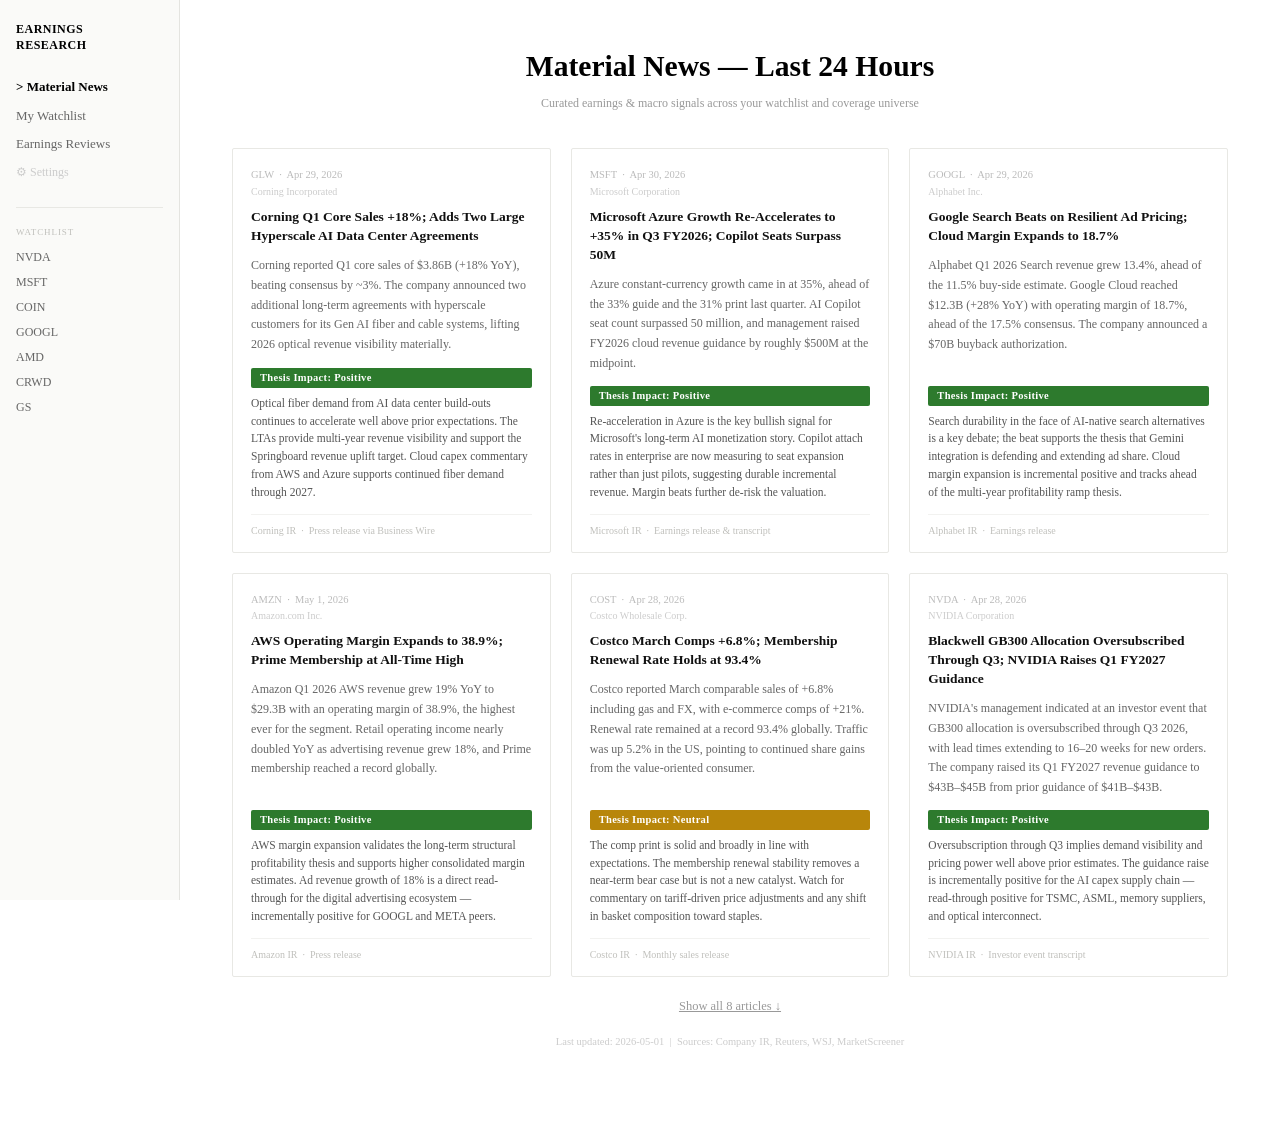
==== commit 7eda71ed: "Add live API integration — FMP, Alpha Vantage, Claude + dynamic pages - New: config.js, api.js (FMP/" ====
--- a/index.html
+++ b/index.html
@@ -7,101 +7,168 @@
   <link rel="stylesheet" href="styles.css"/>
 </head>
 <body>
+
+<!-- ── Sidebar ──────────────────────────────────────────────────────── -->
 <aside id="sidebar">
   <div class="sidebar-logo">Earnings<br>Research</div>
+
   <ul class="sidebar-nav">
     <li><a href="index.html" class="active">Material News</a></li>
     <li><a href="watchlist.html">My Watchlist</a></li>
     <li><a href="earnings-reviews.html">Earnings Reviews</a></li>
+    <li><a href="settings.html" style="color:#ccc;font-size:12px">⚙ Settings</a></li>
   </ul>
+
   <hr class="sidebar-divider"/>
   <div class="sidebar-section-label">Watchlist</div>
-  <ul class="sidebar-watchlist-links" id="sidebar-wl-links">
-    <li><a href="company.html?t=COST">COST</a></li>
-    <li><a href="company.html?t=MSFT">MSFT</a></li>
-    <li><a href="company.html?t=AMZN">AMZN</a></li>
-  </ul>
+  <ul class="sidebar-watchlist-links" id="sidebar-wl-links"></ul>
 </aside>
+
+<!-- ── Main ─────────────────────────────────────────────────────────── -->
 <main id="main">
   <h1 class="page-title">Material News — Last 24 Hours</h1>
   <p class="page-subtitle-center">Curated earnings &amp; macro signals across your watchlist and coverage universe</p>
+
   <div class="news-grid" id="news-grid">
+
+    <!-- Card 1 -->
     <div class="news-card">
       <div class="nc-meta">GLW &nbsp;·&nbsp; Apr 29, 2026</div>
       <div class="nc-company">Corning Incorporated</div>
       <div class="nc-headline">Corning Q1 Core Sales +18%; Adds Two Large Hyperscale AI Data Center Agreements</div>
       <p class="nc-summary">Corning reported Q1 core sales of $3.86B (+18% YoY), beating consensus by ~3%. The company announced two additional long-term agreements with hyperscale customers for its Gen AI fiber and cable systems, lifting 2026 optical revenue visibility materially.</p>
       <span class="thesis-label thesis-positive">Thesis Impact: Positive</span>
-      <p class="nc-impact">Optical fiber demand from AI data center build-outs continues to accelerate well above prior expectations. The LTAs provide multi-year revenue visibility and support the Springboard revenue uplift target.</p>
+      <p class="nc-impact">Optical fiber demand from AI data center build-outs continues to accelerate well above prior expectations. The LTAs provide multi-year revenue visibility and support the Springboard revenue uplift target. Cloud capex commentary from AWS and Azure supports continued fiber demand through 2027.</p>
       <div class="nc-source">Corning IR &nbsp;·&nbsp; Press release via Business Wire</div>
     </div>
+
+    <!-- Card 2 -->
     <div class="news-card">
       <div class="nc-meta">MSFT &nbsp;·&nbsp; Apr 30, 2026</div>
       <div class="nc-company">Microsoft Corporation</div>
       <div class="nc-headline">Microsoft Azure Growth Re-Accelerates to +35% in Q3 FY2026; Copilot Seats Surpass 50M</div>
       <p class="nc-summary">Azure constant-currency growth came in at 35%, ahead of the 33% guide and the 31% print last quarter. AI Copilot seat count surpassed 50 million, and management raised FY2026 cloud revenue guidance by roughly $500M at the midpoint.</p>
       <span class="thesis-label thesis-positive">Thesis Impact: Positive</span>
-      <p class="nc-impact">Re-acceleration in Azure is the key bullish signal for Microsoft's long-term AI monetization story. Copilot attach rates in enterprise are now measuring to seat expansion rather than just pilots, suggesting durable incremental revenue.</p>
+      <p class="nc-impact">Re-acceleration in Azure is the key bullish signal for Microsoft's long-term AI monetization story. Copilot attach rates in enterprise are now measuring to seat expansion rather than just pilots, suggesting durable incremental revenue. Margin beats further de-risk the valuation.</p>
       <div class="nc-source">Microsoft IR &nbsp;·&nbsp; Earnings release &amp; transcript</div>
     </div>
+
+    <!-- Card 3 -->
     <div class="news-card">
       <div class="nc-meta">GOOGL &nbsp;·&nbsp; Apr 29, 2026</div>
       <div class="nc-company">Alphabet Inc.</div>
       <div class="nc-headline">Google Search Beats on Resilient Ad Pricing; Cloud Margin Expands to 18.7%</div>
       <p class="nc-summary">Alphabet Q1 2026 Search revenue grew 13.4%, ahead of the 11.5% buy-side estimate. Google Cloud reached $12.3B (+28% YoY) with operating margin of 18.7%, ahead of the 17.5% consensus. The company announced a $70B buyback authorization.</p>
       <span class="thesis-label thesis-positive">Thesis Impact: Positive</span>
-      <p class="nc-impact">Search durability in the face of AI-native search alternatives is a key debate; the beat supports the thesis that Gemini integration is defending and extending ad share.</p>
+      <p class="nc-impact">Search durability in the face of AI-native search alternatives is a key debate; the beat supports the thesis that Gemini integration is defending and extending ad share. Cloud margin expansion is incremental positive and tracks ahead of the multi-year profitability ramp thesis.</p>
       <div class="nc-source">Alphabet IR &nbsp;·&nbsp; Earnings release</div>
     </div>
+
+    <!-- Card 4 -->
     <div class="news-card">
       <div class="nc-meta">AMZN &nbsp;·&nbsp; May 1, 2026</div>
       <div class="nc-company">Amazon.com Inc.</div>
       <div class="nc-headline">AWS Operating Margin Expands to 38.9%; Prime Membership at All-Time High</div>
-      <p class="nc-summary">Amazon Q1 2026 AWS revenue grew 19% YoY to $29.3B with an operating margin of 38.9%, the highest ever for the segment. Retail operating income nearly doubled YoY as advertising revenue grew 18%.</p>
+      <p class="nc-summary">Amazon Q1 2026 AWS revenue grew 19% YoY to $29.3B with an operating margin of 38.9%, the highest ever for the segment. Retail operating income nearly doubled YoY as advertising revenue grew 18%, and Prime membership reached a record globally.</p>
       <span class="thesis-label thesis-positive">Thesis Impact: Positive</span>
-      <p class="nc-impact">AWS margin expansion validates the long-term structural profitability thesis. Ad revenue growth of 18% is a direct read-through for the digital advertising ecosystem.</p>
+      <p class="nc-impact">AWS margin expansion validates the long-term structural profitability thesis and supports higher consolidated margin estimates. Ad revenue growth of 18% is a direct read-through for the digital advertising ecosystem — incrementally positive for GOOGL and META peers.</p>
       <div class="nc-source">Amazon IR &nbsp;·&nbsp; Press release</div>
     </div>
+
+    <!-- Card 5 -->
     <div class="news-card">
       <div class="nc-meta">COST &nbsp;·&nbsp; Apr 28, 2026</div>
       <div class="nc-company">Costco Wholesale Corp.</div>
       <div class="nc-headline">Costco March Comps +6.8%; Membership Renewal Rate Holds at 93.4%</div>
-      <p class="nc-summary">Costco reported March comparable sales of +6.8% including gas and FX, with e-commerce comps of +21%. Renewal rate remained at a record 93.4% globally. Traffic was up 5.2% in the US.</p>
+      <p class="nc-summary">Costco reported March comparable sales of +6.8% including gas and FX, with e-commerce comps of +21%. Renewal rate remained at a record 93.4% globally. Traffic was up 5.2% in the US, pointing to continued share gains from the value-oriented consumer.</p>
       <span class="thesis-label thesis-neutral">Thesis Impact: Neutral</span>
-      <p class="nc-impact">The comp print is solid and broadly in line with expectations. The membership renewal stability removes a near-term bear case but is not a new catalyst.</p>
+      <p class="nc-impact">The comp print is solid and broadly in line with expectations. The membership renewal stability removes a near-term bear case but is not a new catalyst. Watch for commentary on tariff-driven price adjustments and any shift in basket composition toward staples.</p>
       <div class="nc-source">Costco IR &nbsp;·&nbsp; Monthly sales release</div>
     </div>
+
+    <!-- Card 6 -->
     <div class="news-card">
       <div class="nc-meta">NVDA &nbsp;·&nbsp; Apr 28, 2026</div>
       <div class="nc-company">NVIDIA Corporation</div>
       <div class="nc-headline">Blackwell GB300 Allocation Oversubscribed Through Q3; NVIDIA Raises Q1 FY2027 Guidance</div>
-      <p class="nc-summary">NVIDIA's management indicated that GB300 allocation is oversubscribed through Q3 2026, with lead times extending to 16–20 weeks. The company raised its Q1 FY2027 revenue guidance to $43B–$45B.</p>
+      <p class="nc-summary">NVIDIA's management indicated at an investor event that GB300 allocation is oversubscribed through Q3 2026, with lead times extending to 16–20 weeks for new orders. The company raised its Q1 FY2027 revenue guidance to $43B–$45B from prior guidance of $41B–$43B.</p>
       <span class="thesis-label thesis-positive">Thesis Impact: Positive</span>
-      <p class="nc-impact">Oversubscription through Q3 implies demand visibility and pricing power well above prior estimates. Read-through positive for TSMC, ASML, memory suppliers, and optical interconnect.</p>
+      <p class="nc-impact">Oversubscription through Q3 implies demand visibility and pricing power well above prior estimates. The guidance raise is incrementally positive for the AI capex supply chain — read-through positive for TSMC, ASML, memory suppliers, and optical interconnect.</p>
       <div class="nc-source">NVIDIA IR &nbsp;·&nbsp; Investor event transcript</div>
     </div>
+
+    <!-- Hidden cards (shown via "Show all") -->
     <div class="news-card hidden-card" style="display:none">
       <div class="nc-meta">META &nbsp;·&nbsp; Apr 30, 2026</div>
       <div class="nc-company">Meta Platforms Inc.</div>
       <div class="nc-headline">Meta Q1 Ad Revenue +18%; Reality Labs Losses Narrow; Llama 4 Adoption Cited</div>
-      <p class="nc-summary">Meta reported Q1 ad revenue of $41.9B (+18% YoY), driven by Reels ad load optimization. Reality Labs operating losses narrowed to $3.5B from $3.8B a year ago. DAP reached 3.4B.</p>
+      <p class="nc-summary">Meta reported Q1 ad revenue of $41.9B (+18% YoY), driven by Reels ad load optimization and improved targeting from Llama 4 models. Reality Labs operating losses narrowed to $3.5B from $3.8B a year ago. DAP reached 3.4B.</p>
       <span class="thesis-label thesis-positive">Thesis Impact: Positive</span>
-      <p class="nc-impact">Ad pricing power and volume growth both beat consensus. Narrowing Reality Labs losses reduce the drag concern for investors focused on margin trajectory.</p>
+      <p class="nc-impact">Ad pricing power and volume growth both beat consensus, confirming the AI-driven targeting advantage thesis. Narrowing Reality Labs losses reduce the drag concern for investors focused on margin trajectory. Positive read-through for the digital ad ecosystem broadly.</p>
       <div class="nc-source">Meta IR &nbsp;·&nbsp; Earnings release</div>
     </div>
+
     <div class="news-card hidden-card" style="display:none">
       <div class="nc-meta">TSM &nbsp;·&nbsp; Apr 17, 2026</div>
       <div class="nc-company">Taiwan Semiconductor Mfg.</div>
       <div class="nc-headline">TSMC Q1 Revenue NT$839B; CoWoS Capacity to Double by End-2026 on AI Demand</div>
-      <p class="nc-summary">TSMC reported Q1 revenue of NT$839.3B (+42% YoY). Management confirmed CoWoS advanced packaging capacity will roughly double by December 2026, with all capacity committed through 2027.</p>
+      <p class="nc-summary">TSMC reported Q1 revenue of NT$839.3B (+42% YoY), driven by AI accelerator demand. Management guided for 2026 capex of $38–42B and confirmed CoWoS advanced packaging capacity will roughly double by December 2026, with all capacity committed through 2027.</p>
       <span class="thesis-label thesis-positive">Thesis Impact: Positive</span>
-      <p class="nc-impact">TSMC's commentary validates sustained hyperscaler capex and NVIDIA's oversubscription. CoWoS doubling supports AI chip supply ramp.</p>
+      <p class="nc-impact">TSMC's commentary validates sustained hyperscaler capex and NVIDIA's oversubscription. CoWoS doubling supports AI chip supply ramp and provides a gating factor read-through for NVDA near-term delivery timelines. Positive for the broader AI supply chain.</p>
       <div class="nc-source">TSMC IR &nbsp;·&nbsp; Earnings release &amp; call transcript</div>
     </div>
+
+  </div><!-- /news-grid -->
+
+  <div class="show-more">
+    <a id="show-more-btn" data-open="false">Show all 8 articles ↓</a>
   </div>
-  <div class="show-more"><a id="show-more-btn" data-open="false">Show all 8 articles ↓</a></div>
-  <p class="last-updated">Last updated: 2026-05-01 &nbsp;|&nbsp; Sources: Company IR, Reuters, WSJ, MarketScreener</p>
+  <p class="last-updated" id="last-updated">Last updated: 2026-05-01 &nbsp;|&nbsp; Sources: Company IR, Reuters, WSJ, MarketScreener</p>
+
 </main>
+
+<script src="config.js"></script>
+<script src="api.js"></script>
 <script src="app.js"></script>
+<script>
+document.addEventListener('DOMContentLoaded', async () => {
+  renderSidebarWatchlist();
+
+  const fmpKey = getKeys().fmp;
+  if (!fmpKey) return; // keep static cards if no key
+
+  const grid = document.getElementById('news-grid');
+  const lu   = document.getElementById('last-updated');
+
+  try {
+    const articles = await fetchNews(WATCHLIST, 18);
+    if (!articles.length) return;
+
+    grid.innerHTML = articles.map(a => {
+      const sym  = a.symbol || '';
+      const date = (a.publishedDate || '').slice(0, 10);
+      const co   = COMPANY_NAMES[sym] || sym;
+      const text = (a.text || '').slice(0, 260);
+      return `
+        <div class="news-card">
+          <div class="nc-meta">${sym} &nbsp;·&nbsp; ${date}</div>
+          <div class="nc-company">${co}</div>
+          <div class="nc-headline"><a href="${a.url}" target="_blank" rel="noopener" style="text-decoration:none;color:inherit">${a.title}</a></div>
+          <p class="nc-summary">${text}…</p>
+          <div class="nc-source">${a.site || 'FMP News'}</div>
+        </div>`;
+    }).join('');
+
+    // hide show-more (live feed has no hidden extras)
+    const smBtn = document.getElementById('show-more-btn');
+    if (smBtn) smBtn.closest('.show-more').style.display = 'none';
+
+    lu.textContent = `Live from FMP · Refreshed ${new Date().toLocaleTimeString()} · ${articles.length} articles`;
+  } catch(e) {
+    // leave static cards intact on any error
+    console.warn('FMP news fetch failed:', e.message);
+  }
+});
+</script>
 </body>
-</html>+</html>
--- a/styles.css
+++ b/styles.css
@@ -1,113 +1,664 @@
+/* ── Reset & base ─────────────────────────────────────────────────── */
 *, *::before, *::after { box-sizing: border-box; margin: 0; padding: 0; }
-body { font-family: Georgia, 'Times New Roman', serif; background: #ffffff; color: #333; display: flex; min-height: 100vh; font-size: 14px; line-height: 1.5; }
+
+body {
+  font-family: Georgia, 'Times New Roman', serif;
+  background: #ffffff;
+  color: #333;
+  display: flex;
+  min-height: 100vh;
+  font-size: 14px;
+  line-height: 1.5;
+}
+
 a { color: inherit; }
-#sidebar { position: fixed; top: 0; left: 0; width: 180px; height: 100vh; overflow-y: auto; background: #fafaf8; border-right: 1px solid #e4e4e0; padding: 22px 16px 40px; font-size: 13px; flex-shrink: 0; }
-.sidebar-back { display: block; font-size: 11px; color: #999; text-decoration: none; margin-bottom: 18px; }
+
+/* ── Sidebar ──────────────────────────────────────────────────────── */
+#sidebar {
+  position: fixed;
+  top: 0; left: 0;
+  width: 180px;
+  height: 100vh;
+  overflow-y: auto;
+  background: #fafaf8;
+  border-right: 1px solid #e4e4e0;
+  padding: 22px 16px 40px;
+  font-size: 13px;
+  flex-shrink: 0;
+}
+
+.sidebar-back {
+  display: block;
+  font-size: 11px;
+  color: #999;
+  text-decoration: none;
+  margin-bottom: 18px;
+  letter-spacing: 0.02em;
+}
 .sidebar-back:hover { color: #333; }
-.sidebar-logo { font-size: 12px; font-weight: bold; color: #000; letter-spacing: 0.04em; text-transform: uppercase; margin-bottom: 24px; line-height: 1.3; }
-.sidebar-ticker { font-size: 1.7rem; font-weight: bold; color: #000; line-height: 1.1; }
-.sidebar-company { font-size: 11px; color: #aaa; margin-top: 3px; margin-bottom: 22px; }
-.sidebar-nav { list-style: none; margin-bottom: 26px; }
+
+.sidebar-logo {
+  font-size: 12px;
+  font-weight: bold;
+  color: #000;
+  letter-spacing: 0.04em;
+  text-transform: uppercase;
+  margin-bottom: 24px;
+  line-height: 1.3;
+}
+
+.sidebar-ticker {
+  font-size: 1.7rem;
+  font-weight: bold;
+  color: #000;
+  line-height: 1.1;
+}
+
+.sidebar-company {
+  font-size: 11px;
+  color: #aaa;
+  margin-top: 3px;
+  margin-bottom: 22px;
+}
+
+.sidebar-nav {
+  list-style: none;
+  margin-bottom: 26px;
+}
 .sidebar-nav li { margin-bottom: 9px; }
-.sidebar-nav a { text-decoration: none; color: #666; font-size: 13px; display: block; }
+.sidebar-nav a {
+  text-decoration: none;
+  color: #666;
+  font-size: 13px;
+  display: block;
+}
 .sidebar-nav a:hover { color: #000; }
-.sidebar-nav a.active { font-weight: bold; color: #000; }
+.sidebar-nav a.active {
+  font-weight: bold;
+  color: #000;
+}
 .sidebar-nav a.active::before { content: "> "; }
-.sidebar-section-label { font-size: 9px; text-transform: uppercase; letter-spacing: 0.1em; color: #c0c0bc; margin-bottom: 9px; }
-.sidebar-earnings-links { list-style: none; margin-bottom: 22px; }
+
+.sidebar-section-label {
+  font-size: 9px;
+  text-transform: uppercase;
+  letter-spacing: 0.1em;
+  color: #c0c0bc;
+  margin-bottom: 9px;
+}
+
+.sidebar-earnings-links {
+  list-style: none;
+  margin-bottom: 22px;
+}
 .sidebar-earnings-links li { margin-bottom: 7px; }
-.sidebar-earnings-links a { text-decoration: none; color: #777; font-size: 12px; display: block; }
+.sidebar-earnings-links a {
+  text-decoration: none;
+  color: #777;
+  font-size: 12px;
+  display: block;
+}
 .sidebar-earnings-links a:hover { color: #000; }
-.sidebar-earnings-links a.active { font-weight: bold; color: #000; }
-.sidebar-divider { border: none; border-top: 1px solid #e8e8e4; margin: 18px 0; }
+.sidebar-earnings-links a.active {
+  font-weight: bold;
+  color: #000;
+}
+
+.sidebar-divider {
+  border: none;
+  border-top: 1px solid #e8e8e4;
+  margin: 18px 0;
+}
+
 .sidebar-what-is-new { margin-top: 4px; }
-.sidebar-what-is-new h4 { font-size: 9px; text-transform: uppercase; letter-spacing: 0.1em; color: #c0c0bc; margin-bottom: 8px; }
-.sidebar-what-is-new p { font-size: 11px; color: #777; line-height: 1.55; }
-.sidebar-watchlist-links { list-style: none; }
+.sidebar-what-is-new h4 {
+  font-size: 9px;
+  text-transform: uppercase;
+  letter-spacing: 0.1em;
+  color: #c0c0bc;
+  margin-bottom: 8px;
+}
+.sidebar-what-is-new p {
+  font-size: 11px;
+  color: #777;
+  line-height: 1.55;
+}
+
+.sidebar-watchlist-links {
+  list-style: none;
+}
 .sidebar-watchlist-links li { margin-bottom: 7px; }
-.sidebar-watchlist-links a { text-decoration: none; color: #666; font-size: 12px; display: block; }
+.sidebar-watchlist-links a {
+  text-decoration: none;
+  color: #666;
+  font-size: 12px;
+  display: block;
+}
 .sidebar-watchlist-links a:hover { color: #000; }
-.sidebar-watchlist-links a.active { font-weight: bold; color: #000; }
+.sidebar-watchlist-links a.active {
+  font-weight: bold;
+  color: #000;
+}
 .sidebar-watchlist-links a.active::before { content: "> "; }
-#main { margin-left: 180px; padding: 44px 52px 80px; flex: 1; max-width: 1100px; min-height: 100vh; }
-.page-title { font-size: 1.85rem; font-weight: bold; color: #000; margin-bottom: 6px; text-align: center; }
-.page-subtitle-center { text-align: center; color: #999; font-size: 12px; margin-bottom: 36px; }
-.preview-title { font-size: 1.85rem; font-weight: bold; color: #000; margin-bottom: 8px; }
-.preview-subtitle { font-size: 13px; color: #999; margin-bottom: 30px; line-height: 1.6; }
-.section-header { font-size: 1.05rem; font-weight: bold; color: #000; border-bottom: 1px solid #e4e4e0; padding-bottom: 9px; margin-bottom: 8px; margin-top: 36px; }
+
+/* ── Main content ─────────────────────────────────────────────────── */
+#main {
+  margin-left: 180px;
+  padding: 44px 52px 80px;
+  flex: 1;
+  max-width: 1100px;
+  min-height: 100vh;
+}
+
+/* ── Page titles ──────────────────────────────────────────────────── */
+.page-title {
+  font-size: 1.85rem;
+  font-weight: bold;
+  color: #000;
+  margin-bottom: 6px;
+  text-align: center;
+}
+
+.page-subtitle-center {
+  text-align: center;
+  color: #999;
+  font-size: 12px;
+  margin-bottom: 36px;
+}
+
+.preview-title {
+  font-size: 1.85rem;
+  font-weight: bold;
+  color: #000;
+  margin-bottom: 8px;
+}
+
+.preview-subtitle {
+  font-size: 13px;
+  color: #999;
+  margin-bottom: 30px;
+  line-height: 1.6;
+}
+
+/* ── Section headers ──────────────────────────────────────────────── */
+.section-header {
+  font-size: 1.05rem;
+  font-weight: bold;
+  color: #000;
+  border-bottom: 1px solid #e4e4e0;
+  padding-bottom: 9px;
+  margin-bottom: 8px;
+  margin-top: 36px;
+}
 .section-header:first-of-type { margin-top: 0; }
-.section-sub { font-size: 13px; color: #999; font-style: italic; margin-bottom: 22px; line-height: 1.6; }
-.kpi-grid { display: grid; grid-template-columns: repeat(4, 1fr); gap: 14px; margin-bottom: 14px; }
-.kpi-card { border: 1px solid #e4e4e0; padding: 16px 18px 14px; border-radius: 2px; }
+
+.section-sub {
+  font-size: 13px;
+  color: #999;
+  font-style: italic;
+  margin-bottom: 22px;
+  line-height: 1.6;
+}
+
+/* ── KPI stat grid ────────────────────────────────────────────────── */
+.kpi-grid {
+  display: grid;
+  grid-template-columns: repeat(4, 1fr);
+  gap: 14px;
+  margin-bottom: 14px;
+}
+.kpi-grid + .kpi-grid { margin-top: 0; }
+
+.kpi-card {
+  border: 1px solid #e4e4e0;
+  padding: 16px 18px 14px;
+  border-radius: 2px;
+}
 .kpi-card.highlight { border-color: #d4a017; background: #fffdf4; }
-.kpi-label { font-size: 9.5px; text-transform: uppercase; letter-spacing: 0.07em; color: #bbb; margin-bottom: 6px; }
-.kpi-value { font-size: 1.95rem; font-weight: bold; color: #000; line-height: 1.1; margin-bottom: 4px; }
+
+.kpi-label {
+  font-size: 9.5px;
+  text-transform: uppercase;
+  letter-spacing: 0.07em;
+  color: #bbb;
+  margin-bottom: 6px;
+}
+
+.kpi-value {
+  font-size: 1.95rem;
+  font-weight: bold;
+  color: #000;
+  line-height: 1.1;
+  margin-bottom: 4px;
+}
 .kpi-value.gold { color: #b8860b; }
-.kpi-desc { font-size: 11px; color: #999; line-height: 1.45; }
-.exec-summary { border-left: 3px solid #d4d4d0; padding: 16px 22px; margin: 28px 0; background: #fafaf8; border-radius: 0 2px 2px 0; }
-.exec-summary p { font-size: 14px; font-style: italic; color: #444; line-height: 1.75; }
+
+.kpi-desc {
+  font-size: 11px;
+  color: #999;
+  line-height: 1.45;
+}
+
+/* ── Exec summary / blockquote ────────────────────────────────────── */
+.exec-summary {
+  border-left: 3px solid #d4d4d0;
+  padding: 16px 22px;
+  margin: 28px 0;
+  background: #fafaf8;
+  border-radius: 0 2px 2px 0;
+}
+.exec-summary p {
+  font-size: 14px;
+  font-style: italic;
+  color: #444;
+  line-height: 1.75;
+}
+
+/* ── Tables ───────────────────────────────────────────────────────── */
 .table-wrap { overflow-x: auto; margin-bottom: 10px; }
-table { width: 100%; border-collapse: collapse; font-size: 13px; }
-thead th { text-align: left; font-size: 9.5px; text-transform: uppercase; letter-spacing: 0.07em; color: #bbb; padding: 8px 10px; border-bottom: 1px solid #e4e4e0; white-space: nowrap; font-family: Georgia, serif; font-weight: normal; }
-tbody td { padding: 9px 10px; border-bottom: 1px solid #f2f2f0; color: #333; vertical-align: top; }
+
+table {
+  width: 100%;
+  border-collapse: collapse;
+  font-size: 13px;
+}
+
+thead th {
+  text-align: left;
+  font-size: 9.5px;
+  text-transform: uppercase;
+  letter-spacing: 0.07em;
+  color: #bbb;
+  padding: 8px 10px;
+  border-bottom: 1px solid #e4e4e0;
+  white-space: nowrap;
+  font-family: Georgia, serif;
+  font-weight: normal;
+}
+
+tbody td {
+  padding: 9px 10px;
+  border-bottom: 1px solid #f2f2f0;
+  color: #333;
+  vertical-align: top;
+}
 tbody tr:last-child td { border-bottom: none; }
-td a.data-link { color: #1a0dab; text-decoration: underline; text-underline-offset: 2px; }
-.c-pos { color: #2d7a2d; font-weight: 500; }
-.c-neg { color: #c0392b; font-weight: 500; }
+
+td a.data-link {
+  color: #1a0dab;
+  text-decoration: underline;
+  text-underline-offset: 2px;
+}
+
+.row-sub { color: #999; font-size: 11.5px; }
+
+/* table coloring */
+.c-pos   { color: #2d7a2d; font-weight: 500; }
+.c-neg   { color: #c0392b; font-weight: 500; }
 .c-watch { color: #b8860b; font-weight: 500; }
-.c-mute { color: #aaa; }
+.c-mute  { color: #aaa; }
+
 .beat { color: #2d7a2d; font-weight: 600; }
 .miss { color: #c0392b; font-weight: 600; }
-.thesis-label { display: inline-block; font-size: 10.5px; font-weight: bold; padding: 2px 9px; border-radius: 2px; margin-bottom: 7px; letter-spacing: 0.03em; }
-.thesis-positive { background: #2d7a2d; color: #fff; }
-.thesis-neutral { background: #b8860b; color: #fff; }
-.thesis-watch { background: #b8860b; color: #fff; }
-.thesis-negative { background: #c0392b; color: #fff; }
-.news-grid { display: grid; grid-template-columns: repeat(3, 1fr); gap: 20px; margin-bottom: 18px; }
-.news-card { border: 1px solid #e8e8e4; padding: 18px 18px 14px; border-radius: 2px; display: flex; flex-direction: column; }
-.nc-meta { font-size: 10.5px; color: #bbb; margin-bottom: 1px; }
-.nc-company { font-size: 10px; color: #ccc; margin-bottom: 9px; }
+
+/* ── Thesis impact labels ─────────────────────────────────────────── */
+.thesis-label {
+  display: inline-block;
+  font-size: 10.5px;
+  font-weight: bold;
+  padding: 2px 9px;
+  border-radius: 2px;
+  margin-bottom: 7px;
+  letter-spacing: 0.03em;
+}
+.thesis-positive  { background: #2d7a2d; color: #fff; }
+.thesis-neutral   { background: #b8860b; color: #fff; }
+.thesis-watch     { background: #b8860b; color: #fff; }
+.thesis-negative  { background: #c0392b; color: #fff; }
+
+/* ── News card grid ───────────────────────────────────────────────── */
+.news-grid {
+  display: grid;
+  grid-template-columns: repeat(3, 1fr);
+  gap: 20px;
+  margin-bottom: 18px;
+}
+
+.news-card {
+  border: 1px solid #e8e8e4;
+  padding: 18px 18px 14px;
+  border-radius: 2px;
+  display: flex;
+  flex-direction: column;
+}
+
+.nc-meta     { font-size: 10.5px; color: #bbb; margin-bottom: 1px; }
+.nc-company  { font-size: 10px;   color: #ccc; margin-bottom: 9px; }
 .nc-headline { font-size: 13.5px; font-weight: bold; color: #111; margin-bottom: 10px; line-height: 1.4; }
-.nc-summary { font-size: 12px; color: #666; line-height: 1.65; margin-bottom: 12px; flex: 1; }
-.nc-impact { font-size: 11.5px; color: #555; line-height: 1.55; margin-bottom: 12px; }
-.nc-source { font-size: 10px; color: #c0c0bc; border-top: 1px solid #f2f2f0; padding-top: 8px; margin-top: auto; }
-.show-more { text-align: center; margin: 6px 0 4px; }
-.show-more a { font-size: 12.5px; color: #999; text-decoration: underline; cursor: pointer; }
+.nc-summary  { font-size: 12px; color: #666; line-height: 1.65; margin-bottom: 12px; flex: 1; }
+.nc-impact   { font-size: 11.5px; color: #555; line-height: 1.55; margin-bottom: 12px; }
+.nc-source   {
+  font-size: 10px; color: #c0c0bc;
+  border-top: 1px solid #f2f2f0;
+  padding-top: 8px;
+  margin-top: auto;
+}
+
+.show-more {
+  text-align: center;
+  margin: 6px 0 4px;
+}
+.show-more a {
+  font-size: 12.5px;
+  color: #999;
+  text-decoration: underline;
+  cursor: pointer;
+}
 .show-more a:hover { color: #333; }
-.last-updated { text-align: center; font-size: 10.5px; color: #ccc; margin-top: 18px; }
-.tabs { display: flex; border-bottom: 1px solid #e4e4e0; margin-bottom: 30px; overflow-x: auto; }
-.tab-btn { padding: 10px 16px; font-size: 13px; font-family: Georgia, serif; color: #999; cursor: pointer; border: none; background: none; border-bottom: 2px solid transparent; margin-bottom: -1px; white-space: nowrap; }
+
+.last-updated {
+  text-align: center;
+  font-size: 10.5px;
+  color: #ccc;
+  margin-top: 18px;
+}
+
+/* ── Tabs ─────────────────────────────────────────────────────────── */
+.tabs {
+  display: flex;
+  border-bottom: 1px solid #e4e4e0;
+  margin-bottom: 30px;
+  overflow-x: auto;
+  gap: 0;
+}
+.tab-btn {
+  padding: 10px 16px;
+  font-size: 13px;
+  font-family: Georgia, serif;
+  color: #999;
+  cursor: pointer;
+  border: none;
+  background: none;
+  border-bottom: 2px solid transparent;
+  margin-bottom: -1px;
+  white-space: nowrap;
+  transition: color 0.12s;
+}
 .tab-btn:hover { color: #333; }
 .tab-btn.active { color: #000; font-weight: bold; border-bottom-color: #000; }
+
 .tab-panel { display: none; }
 .tab-panel.active { display: block; }
+
+/* ── Bar chart (SVG-based, rendered by JS) ────────────────────────── */
 .chart-wrap { margin: 24px 0 16px; }
-.chart-legend { display: flex; gap: 22px; font-size: 11.5px; color: #666; margin-bottom: 14px; }
-.legend-swatch { display: inline-block; width: 12px; height: 12px; border-radius: 2px; margin-right: 5px; vertical-align: middle; }
-.reviews-grid { display: grid; grid-template-columns: repeat(4, 1fr); gap: 14px; margin-top: 28px; }
-.review-card { border: 1px solid #e8e8e4; padding: 14px 16px 12px; border-radius: 2px; text-decoration: none; display: block; cursor: pointer; transition: border-color 0.14s; }
+.chart-legend {
+  display: flex;
+  gap: 22px;
+  font-size: 11.5px;
+  color: #666;
+  margin-bottom: 14px;
+}
+.legend-swatch {
+  display: inline-block;
+  width: 12px; height: 12px;
+  border-radius: 2px;
+  margin-right: 5px;
+  vertical-align: middle;
+}
+
+/* ── Earnings reviews grid ────────────────────────────────────────── */
+.reviews-grid {
+  display: grid;
+  grid-template-columns: repeat(4, 1fr);
+  gap: 14px;
+  margin-top: 28px;
+}
+
+.review-card {
+  border: 1px solid #e8e8e4;
+  padding: 14px 16px 12px;
+  border-radius: 2px;
+  text-decoration: none;
+  display: block;
+  cursor: pointer;
+  transition: border-color 0.14s, box-shadow 0.14s;
+}
 .review-card:hover { border-color: #aaa; box-shadow: 0 1px 6px rgba(0,0,0,0.06); }
+
 .rc-quarter { font-size: 10px; color: #ccc; margin-bottom: 4px; }
-.rc-ticker { font-size: 1.35rem; font-weight: bold; color: #000; }
-.watchlist-grid { display: grid; grid-template-columns: repeat(3, 1fr); gap: 18px; margin-top: 28px; }
-.wl-card { border: 1px solid #e8e8e4; padding: 20px 18px 16px; border-radius: 2px; position: relative; }
-.wl-remove { position: absolute; top: 12px; right: 14px; background: none; border: none; font-size: 18px; color: #ddd; cursor: pointer; line-height: 1; padding: 0; font-family: Georgia, serif; }
+.rc-ticker  { font-size: 1.35rem; font-weight: bold; color: #000; }
+
+/* ── Watchlist page ───────────────────────────────────────────────── */
+.watchlist-grid {
+  display: grid;
+  grid-template-columns: repeat(3, 1fr);
+  gap: 18px;
+  margin-top: 28px;
+}
+
+.wl-card {
+  border: 1px solid #e8e8e4;
+  padding: 20px 18px 16px;
+  border-radius: 2px;
+  position: relative;
+  transition: border-color 0.14s;
+}
+.wl-card:hover { border-color: #ccc; }
+
+.wl-remove {
+  position: absolute;
+  top: 12px; right: 14px;
+  background: none;
+  border: none;
+  font-size: 18px;
+  color: #ddd;
+  cursor: pointer;
+  line-height: 1;
+  padding: 0;
+  font-family: Georgia, serif;
+}
 .wl-remove:hover { color: #c0392b; }
+
 .wl-ticker { font-size: 1.6rem; font-weight: bold; color: #000; line-height: 1.1; }
-.wl-name { font-size: 11.5px; color: #aaa; margin-top: 2px; margin-bottom: 14px; }
-.wl-row { font-size: 12px; color: #666; margin-bottom: 4px; }
+.wl-name   { font-size: 11.5px; color: #aaa; margin-top: 2px; margin-bottom: 14px; }
+.wl-row    { font-size: 12px; color: #666; margin-bottom: 4px; }
 .wl-row span { font-weight: bold; color: #333; }
-.wl-links { margin-top: 14px; display: flex; gap: 12px; }
-.wl-link { font-size: 11.5px; color: #1a0dab; text-decoration: underline; cursor: pointer; }
-.add-form { display: flex; align-items: center; gap: 10px; margin-top: 36px; padding-top: 28px; border-top: 1px solid #e8e8e4; }
+.wl-links  { margin-top: 14px; display: flex; gap: 12px; }
+.wl-link   {
+  font-size: 11.5px;
+  color: #1a0dab;
+  text-decoration: underline;
+  text-underline-offset: 2px;
+  cursor: pointer;
+}
+
+.add-form {
+  display: flex;
+  align-items: center;
+  gap: 10px;
+  margin-top: 36px;
+  padding-top: 28px;
+  border-top: 1px solid #e8e8e4;
+}
 .add-form label { font-size: 13px; color: #666; }
-.add-input { padding: 8px 12px; border: 1px solid #ccc; font-family: Georgia, serif; font-size: 14px; width: 110px; border-radius: 2px; text-transform: uppercase; }
+.add-input {
+  padding: 8px 12px;
+  border: 1px solid #ccc;
+  font-family: Georgia, serif;
+  font-size: 14px;
+  width: 110px;
+  border-radius: 2px;
+  text-transform: uppercase;
+  letter-spacing: 0.05em;
+}
 .add-input:focus { outline: none; border-color: #888; }
-.add-btn { padding: 8px 18px; background: #111; color: #fff; border: none; font-family: Georgia, serif; font-size: 13px; cursor: pointer; border-radius: 2px; }
+.add-btn {
+  padding: 8px 18px;
+  background: #111;
+  color: #fff;
+  border: none;
+  font-family: Georgia, serif;
+  font-size: 13px;
+  cursor: pointer;
+  border-radius: 2px;
+}
 .add-btn:hover { background: #333; }
 .add-msg { font-size: 12px; color: #c0392b; }
-.footer-note { font-size: 11px; color: #bbb; border-top: 1px solid #f0f0ec; padding-top: 14px; margin-top: 36px; font-style: italic; line-height: 1.6; }
+
+/* ── Footer note ──────────────────────────────────────────────────── */
+.footer-note {
+  font-size: 11px;
+  color: #bbb;
+  border-top: 1px solid #f0f0ec;
+  padding-top: 14px;
+  margin-top: 36px;
+  font-style: italic;
+  line-height: 1.6;
+}
+
+/* ── Guidance table highlight ─────────────────────────────────────── */
 td.vs-beat { color: #2d7a2d; font-weight: 600; }
 td.vs-miss { color: #c0392b; font-weight: 600; }
-@media (max-width: 900px) { .news-grid { grid-template-columns: repeat(2, 1fr); } .kpi-grid { grid-template-columns: repeat(2, 1fr); } .reviews-grid { grid-template-columns: repeat(3, 1fr); } .watchlist-grid { grid-template-columns: repeat(2, 1fr); } }
-@media (max-width: 640px) { #sidebar { width: 140px; } #main { margin-left: 140px; padding: 28px 22px 60px; } .news-grid { grid-template-columns: 1fr; } .kpi-grid { grid-template-columns: repeat(2, 1fr); } .reviews-grid { grid-template-columns: repeat(2, 1fr); } .watchlist-grid { grid-template-columns: 1fr; } }+
+/* ── Loading / error states ───────────────────────────────────────── */
+.loading-block {
+  text-align: center;
+  padding: 100px 20px;
+  color: #aaa;
+}
+.spinner {
+  width: 26px; height: 26px;
+  border: 2px solid #e4e4e0;
+  border-top-color: #555;
+  border-radius: 50%;
+  animation: spin 0.7s linear infinite;
+  margin: 0 auto 16px;
+}
+@keyframes spin { to { transform: rotate(360deg); } }
+
+.error-block {
+  border: 1px solid #f0d0cc;
+  background: #fdf5f4;
+  padding: 24px 28px;
+  border-radius: 2px;
+  margin-top: 60px;
+  color: #c0392b;
+  font-size: 13px;
+  line-height: 1.6;
+}
+
+/* ── Generate button & Claude output ──────────────────────────────── */
+.generate-btn {
+  padding: 10px 22px;
+  background: #111;
+  color: #fff;
+  border: none;
+  font-family: Georgia, serif;
+  font-size: 14px;
+  cursor: pointer;
+  border-radius: 2px;
+  letter-spacing: 0.02em;
+}
+.generate-btn:hover    { background: #333; }
+.generate-btn:disabled { background: #999; cursor: default; }
+
+.gen-status { font-size: 12.5px; color: #888; }
+
+.generated-content {
+  font-size: 13.5px;
+  line-height: 1.8;
+  color: #333;
+  border: 1px solid #e8e8e4;
+  padding: 24px 28px;
+  border-radius: 2px;
+  background: #fafaf8;
+}
+
+/* ── Small utility buttons (settings page, etc.) ──────────────────── */
+.test-btn-sm {
+  padding: 6px 14px;
+  background: #fff;
+  color: #333;
+  border: 1px solid #ddd;
+  font-family: Georgia, serif;
+  font-size: 12px;
+  cursor: pointer;
+  border-radius: 2px;
+}
+.test-btn-sm:hover { border-color: #999; }
+
+/* ── Live price display ───────────────────────────────────────────── */
+.live-price  { font-size: 1.1rem; font-weight: bold; color: #333; }
+.price-up    { color: #2d7a2d; }
+.price-down  { color: #c0392b; }
+
+/* ── Sidebar earnings calendar widget ────────────────────────────── */
+.sidebar-cal-item {
+  margin-bottom: 9px;
+  line-height: 1.35;
+}
+.sidebar-cal-ticker {
+  font-size: 12px;
+  font-weight: bold;
+  color: #000;
+}
+.sidebar-cal-date {
+  font-size: 10px;
+  color: #aaa;
+}
+
+/* ── Settings page inputs ─────────────────────────────────────────── */
+.settings-group {
+  border: 1px solid #e4e4e0;
+  padding: 20px 22px 18px;
+  border-radius: 2px;
+  margin-bottom: 18px;
+}
+.settings-label {
+  font-size: 10px;
+  text-transform: uppercase;
+  letter-spacing: 0.07em;
+  color: #bbb;
+  margin-bottom: 8px;
+  display: flex;
+  align-items: center;
+  gap: 8px;
+}
+.key-dot {
+  width: 8px; height: 8px;
+  border-radius: 50%;
+  background: #ddd;
+  display: inline-block;
+}
+.key-dot.active { background: #2d7a2d; }
+.settings-input {
+  width: 100%;
+  padding: 9px 12px;
+  border: 1px solid #ccc;
+  font-family: Georgia, serif;
+  font-size: 13px;
+  border-radius: 2px;
+  background: #fff;
+  color: #333;
+  margin-bottom: 10px;
+  box-sizing: border-box;
+}
+.settings-input:focus { outline: none; border-color: #888; }
+.settings-row { display: flex; gap: 10px; align-items: center; }
+
+/* ── Responsive: narrow screens ───────────────────────────────────── */
+@media (max-width: 900px) {
+  .news-grid   { grid-template-columns: repeat(2, 1fr); }
+  .kpi-grid    { grid-template-columns: repeat(2, 1fr); }
+  .reviews-grid { grid-template-columns: repeat(3, 1fr); }
+  .watchlist-grid { grid-template-columns: repeat(2, 1fr); }
+}
+@media (max-width: 640px) {
+  #sidebar { width: 140px; }
+  #main { margin-left: 140px; padding: 28px 22px 60px; }
+  .news-grid   { grid-template-columns: 1fr; }
+  .kpi-grid    { grid-template-columns: repeat(2, 1fr); }
+  .reviews-grid { grid-template-columns: repeat(2, 1fr); }
+  .watchlist-grid { grid-template-columns: 1fr; }
+}
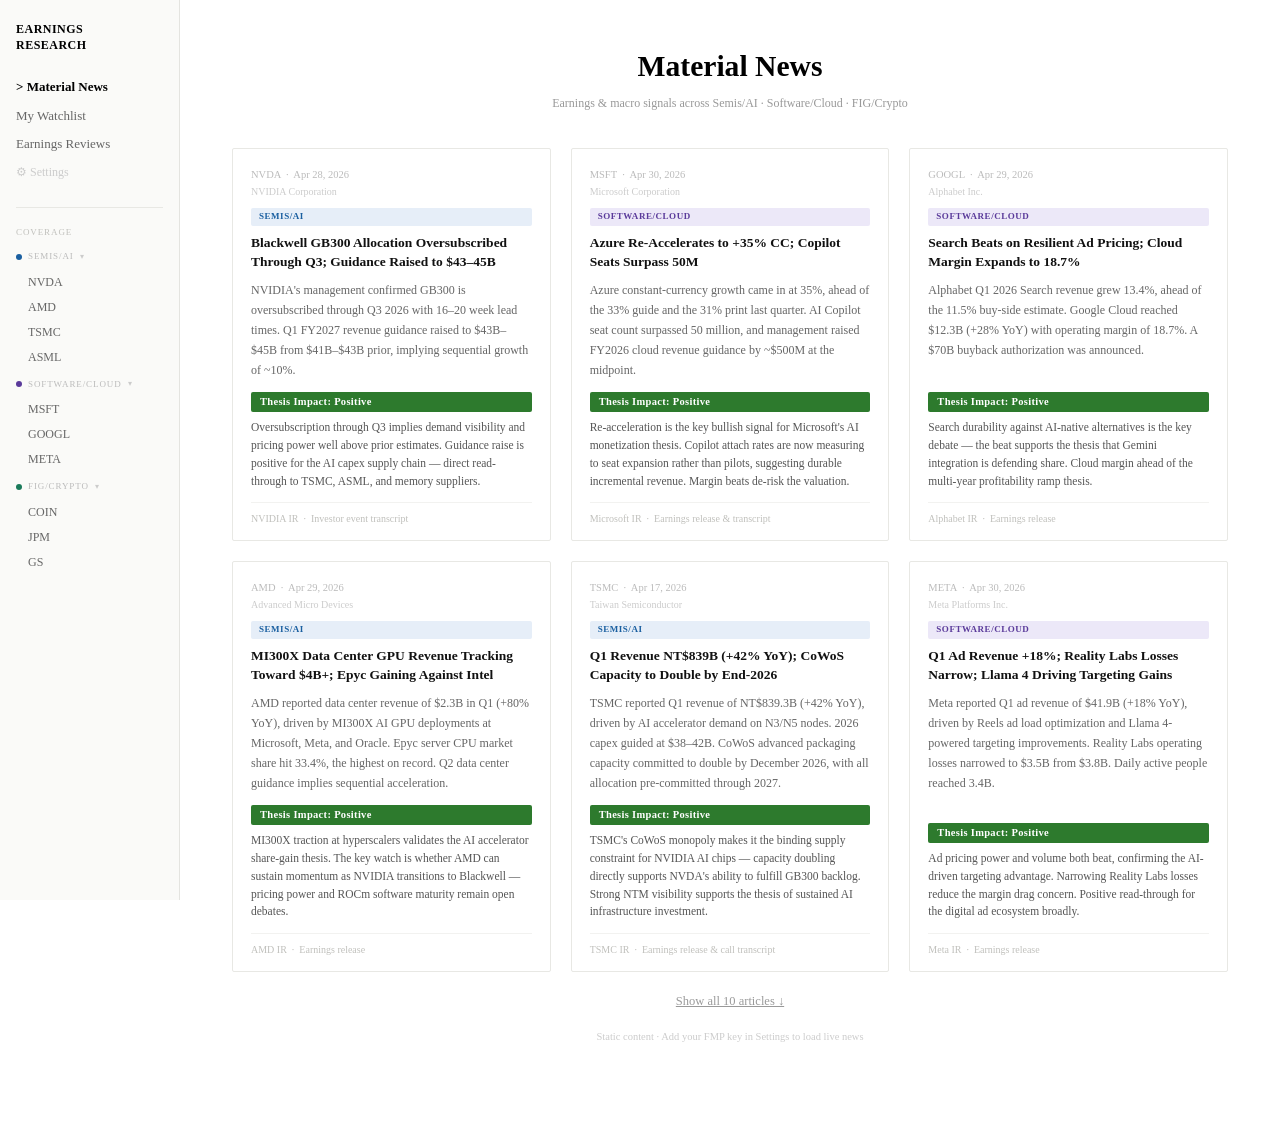
==== commit 58779da0: "Simplify dashboard to 10-company focused coverage universe - Strip watchlist to Semis/AI (NVDA/AMD/T" ====
--- a/index.html
+++ b/index.html
@@ -8,122 +8,142 @@
 </head>
 <body>
 
-<!-- ── Sidebar ──────────────────────────────────────────────────────── -->
 <aside id="sidebar">
   <div class="sidebar-logo">Earnings<br>Research</div>
-
   <ul class="sidebar-nav">
     <li><a href="index.html" class="active">Material News</a></li>
     <li><a href="watchlist.html">My Watchlist</a></li>
     <li><a href="earnings-reviews.html">Earnings Reviews</a></li>
     <li><a href="settings.html" style="color:#ccc;font-size:12px">⚙ Settings</a></li>
   </ul>
-
   <hr class="sidebar-divider"/>
-  <div class="sidebar-section-label">Watchlist</div>
-  <ul class="sidebar-watchlist-links" id="sidebar-wl-links"></ul>
+  <div class="sidebar-section-label">Coverage</div>
+  <div id="sidebar-wl-links"></div>
 </aside>
 
-<!-- ── Main ─────────────────────────────────────────────────────────── -->
 <main id="main">
-  <h1 class="page-title">Material News — Last 24 Hours</h1>
-  <p class="page-subtitle-center">Curated earnings &amp; macro signals across your watchlist and coverage universe</p>
+  <h1 class="page-title">Material News</h1>
+  <p class="page-subtitle-center">Earnings &amp; macro signals across Semis/AI · Software/Cloud · FIG/Crypto</p>
 
   <div class="news-grid" id="news-grid">
 
-    <!-- Card 1 -->
     <div class="news-card">
-      <div class="nc-meta">GLW &nbsp;·&nbsp; Apr 29, 2026</div>
-      <div class="nc-company">Corning Incorporated</div>
-      <div class="nc-headline">Corning Q1 Core Sales +18%; Adds Two Large Hyperscale AI Data Center Agreements</div>
-      <p class="nc-summary">Corning reported Q1 core sales of $3.86B (+18% YoY), beating consensus by ~3%. The company announced two additional long-term agreements with hyperscale customers for its Gen AI fiber and cable systems, lifting 2026 optical revenue visibility materially.</p>
+      <div class="nc-meta">NVDA &nbsp;·&nbsp; Apr 28, 2026</div>
+      <div class="nc-company">NVIDIA Corporation</div>
+      <span class="sector-badge sector-semis">Semis/AI</span>
+      <div class="nc-headline">Blackwell GB300 Allocation Oversubscribed Through Q3; Guidance Raised to $43–45B</div>
+      <p class="nc-summary">NVIDIA's management confirmed GB300 is oversubscribed through Q3 2026 with 16–20 week lead times. Q1 FY2027 revenue guidance raised to $43B–$45B from $41B–$43B prior, implying sequential growth of ~10%.</p>
       <span class="thesis-label thesis-positive">Thesis Impact: Positive</span>
-      <p class="nc-impact">Optical fiber demand from AI data center build-outs continues to accelerate well above prior expectations. The LTAs provide multi-year revenue visibility and support the Springboard revenue uplift target. Cloud capex commentary from AWS and Azure supports continued fiber demand through 2027.</p>
-      <div class="nc-source">Corning IR &nbsp;·&nbsp; Press release via Business Wire</div>
+      <p class="nc-impact">Oversubscription through Q3 implies demand visibility and pricing power well above prior estimates. Guidance raise is positive for the AI capex supply chain — direct read-through to TSMC, ASML, and memory suppliers.</p>
+      <div class="nc-source">NVIDIA IR &nbsp;·&nbsp; Investor event transcript</div>
     </div>
 
-    <!-- Card 2 -->
     <div class="news-card">
       <div class="nc-meta">MSFT &nbsp;·&nbsp; Apr 30, 2026</div>
       <div class="nc-company">Microsoft Corporation</div>
-      <div class="nc-headline">Microsoft Azure Growth Re-Accelerates to +35% in Q3 FY2026; Copilot Seats Surpass 50M</div>
-      <p class="nc-summary">Azure constant-currency growth came in at 35%, ahead of the 33% guide and the 31% print last quarter. AI Copilot seat count surpassed 50 million, and management raised FY2026 cloud revenue guidance by roughly $500M at the midpoint.</p>
+      <span class="sector-badge sector-software">Software/Cloud</span>
+      <div class="nc-headline">Azure Re-Accelerates to +35% CC; Copilot Seats Surpass 50M</div>
+      <p class="nc-summary">Azure constant-currency growth came in at 35%, ahead of the 33% guide and the 31% print last quarter. AI Copilot seat count surpassed 50 million, and management raised FY2026 cloud revenue guidance by ~$500M at the midpoint.</p>
       <span class="thesis-label thesis-positive">Thesis Impact: Positive</span>
-      <p class="nc-impact">Re-acceleration in Azure is the key bullish signal for Microsoft's long-term AI monetization story. Copilot attach rates in enterprise are now measuring to seat expansion rather than just pilots, suggesting durable incremental revenue. Margin beats further de-risk the valuation.</p>
+      <p class="nc-impact">Re-acceleration is the key bullish signal for Microsoft's AI monetization thesis. Copilot attach rates are now measuring to seat expansion rather than pilots, suggesting durable incremental revenue. Margin beats de-risk the valuation.</p>
       <div class="nc-source">Microsoft IR &nbsp;·&nbsp; Earnings release &amp; transcript</div>
     </div>
 
-    <!-- Card 3 -->
     <div class="news-card">
       <div class="nc-meta">GOOGL &nbsp;·&nbsp; Apr 29, 2026</div>
       <div class="nc-company">Alphabet Inc.</div>
-      <div class="nc-headline">Google Search Beats on Resilient Ad Pricing; Cloud Margin Expands to 18.7%</div>
-      <p class="nc-summary">Alphabet Q1 2026 Search revenue grew 13.4%, ahead of the 11.5% buy-side estimate. Google Cloud reached $12.3B (+28% YoY) with operating margin of 18.7%, ahead of the 17.5% consensus. The company announced a $70B buyback authorization.</p>
+      <span class="sector-badge sector-software">Software/Cloud</span>
+      <div class="nc-headline">Search Beats on Resilient Ad Pricing; Cloud Margin Expands to 18.7%</div>
+      <p class="nc-summary">Alphabet Q1 2026 Search revenue grew 13.4%, ahead of the 11.5% buy-side estimate. Google Cloud reached $12.3B (+28% YoY) with operating margin of 18.7%. A $70B buyback authorization was announced.</p>
       <span class="thesis-label thesis-positive">Thesis Impact: Positive</span>
-      <p class="nc-impact">Search durability in the face of AI-native search alternatives is a key debate; the beat supports the thesis that Gemini integration is defending and extending ad share. Cloud margin expansion is incremental positive and tracks ahead of the multi-year profitability ramp thesis.</p>
+      <p class="nc-impact">Search durability against AI-native alternatives is the key debate — the beat supports the thesis that Gemini integration is defending share. Cloud margin ahead of the multi-year profitability ramp thesis.</p>
       <div class="nc-source">Alphabet IR &nbsp;·&nbsp; Earnings release</div>
     </div>
 
-    <!-- Card 4 -->
     <div class="news-card">
-      <div class="nc-meta">AMZN &nbsp;·&nbsp; May 1, 2026</div>
-      <div class="nc-company">Amazon.com Inc.</div>
-      <div class="nc-headline">AWS Operating Margin Expands to 38.9%; Prime Membership at All-Time High</div>
-      <p class="nc-summary">Amazon Q1 2026 AWS revenue grew 19% YoY to $29.3B with an operating margin of 38.9%, the highest ever for the segment. Retail operating income nearly doubled YoY as advertising revenue grew 18%, and Prime membership reached a record globally.</p>
+      <div class="nc-meta">AMD &nbsp;·&nbsp; Apr 29, 2026</div>
+      <div class="nc-company">Advanced Micro Devices</div>
+      <span class="sector-badge sector-semis">Semis/AI</span>
+      <div class="nc-headline">MI300X Data Center GPU Revenue Tracking Toward $4B+; Epyc Gaining Against Intel</div>
+      <p class="nc-summary">AMD reported data center revenue of $2.3B in Q1 (+80% YoY), driven by MI300X AI GPU deployments at Microsoft, Meta, and Oracle. Epyc server CPU market share hit 33.4%, the highest on record. Q2 data center guidance implies sequential acceleration.</p>
       <span class="thesis-label thesis-positive">Thesis Impact: Positive</span>
-      <p class="nc-impact">AWS margin expansion validates the long-term structural profitability thesis and supports higher consolidated margin estimates. Ad revenue growth of 18% is a direct read-through for the digital advertising ecosystem — incrementally positive for GOOGL and META peers.</p>
-      <div class="nc-source">Amazon IR &nbsp;·&nbsp; Press release</div>
+      <p class="nc-impact">MI300X traction at hyperscalers validates the AI accelerator share-gain thesis. The key watch is whether AMD can sustain momentum as NVIDIA transitions to Blackwell — pricing power and ROCm software maturity remain open debates.</p>
+      <div class="nc-source">AMD IR &nbsp;·&nbsp; Earnings release</div>
     </div>
 
-    <!-- Card 5 -->
     <div class="news-card">
-      <div class="nc-meta">COST &nbsp;·&nbsp; Apr 28, 2026</div>
-      <div class="nc-company">Costco Wholesale Corp.</div>
-      <div class="nc-headline">Costco March Comps +6.8%; Membership Renewal Rate Holds at 93.4%</div>
-      <p class="nc-summary">Costco reported March comparable sales of +6.8% including gas and FX, with e-commerce comps of +21%. Renewal rate remained at a record 93.4% globally. Traffic was up 5.2% in the US, pointing to continued share gains from the value-oriented consumer.</p>
-      <span class="thesis-label thesis-neutral">Thesis Impact: Neutral</span>
-      <p class="nc-impact">The comp print is solid and broadly in line with expectations. The membership renewal stability removes a near-term bear case but is not a new catalyst. Watch for commentary on tariff-driven price adjustments and any shift in basket composition toward staples.</p>
-      <div class="nc-source">Costco IR &nbsp;·&nbsp; Monthly sales release</div>
+      <div class="nc-meta">TSMC &nbsp;·&nbsp; Apr 17, 2026</div>
+      <div class="nc-company">Taiwan Semiconductor</div>
+      <span class="sector-badge sector-semis">Semis/AI</span>
+      <div class="nc-headline">Q1 Revenue NT$839B (+42% YoY); CoWoS Capacity to Double by End-2026</div>
+      <p class="nc-summary">TSMC reported Q1 revenue of NT$839.3B (+42% YoY), driven by AI accelerator demand on N3/N5 nodes. 2026 capex guided at $38–42B. CoWoS advanced packaging capacity committed to double by December 2026, with all allocation pre-committed through 2027.</p>
+      <span class="thesis-label thesis-positive">Thesis Impact: Positive</span>
+      <p class="nc-impact">TSMC's CoWoS monopoly makes it the binding supply constraint for NVIDIA AI chips — capacity doubling directly supports NVDA's ability to fulfill GB300 backlog. Strong NTM visibility supports the thesis of sustained AI infrastructure investment.</p>
+      <div class="nc-source">TSMC IR &nbsp;·&nbsp; Earnings release &amp; call transcript</div>
     </div>
 
-    <!-- Card 6 -->
     <div class="news-card">
-      <div class="nc-meta">NVDA &nbsp;·&nbsp; Apr 28, 2026</div>
-      <div class="nc-company">NVIDIA Corporation</div>
-      <div class="nc-headline">Blackwell GB300 Allocation Oversubscribed Through Q3; NVIDIA Raises Q1 FY2027 Guidance</div>
-      <p class="nc-summary">NVIDIA's management indicated at an investor event that GB300 allocation is oversubscribed through Q3 2026, with lead times extending to 16–20 weeks for new orders. The company raised its Q1 FY2027 revenue guidance to $43B–$45B from prior guidance of $41B–$43B.</p>
-      <span class="thesis-label thesis-positive">Thesis Impact: Positive</span>
-      <p class="nc-impact">Oversubscription through Q3 implies demand visibility and pricing power well above prior estimates. The guidance raise is incrementally positive for the AI capex supply chain — read-through positive for TSMC, ASML, memory suppliers, and optical interconnect.</p>
-      <div class="nc-source">NVIDIA IR &nbsp;·&nbsp; Investor event transcript</div>
-    </div>
-
-    <!-- Hidden cards (shown via "Show all") -->
-    <div class="news-card hidden-card" style="display:none">
       <div class="nc-meta">META &nbsp;·&nbsp; Apr 30, 2026</div>
       <div class="nc-company">Meta Platforms Inc.</div>
-      <div class="nc-headline">Meta Q1 Ad Revenue +18%; Reality Labs Losses Narrow; Llama 4 Adoption Cited</div>
-      <p class="nc-summary">Meta reported Q1 ad revenue of $41.9B (+18% YoY), driven by Reels ad load optimization and improved targeting from Llama 4 models. Reality Labs operating losses narrowed to $3.5B from $3.8B a year ago. DAP reached 3.4B.</p>
+      <span class="sector-badge sector-software">Software/Cloud</span>
+      <div class="nc-headline">Q1 Ad Revenue +18%; Reality Labs Losses Narrow; Llama 4 Driving Targeting Gains</div>
+      <p class="nc-summary">Meta reported Q1 ad revenue of $41.9B (+18% YoY), driven by Reels ad load optimization and Llama 4-powered targeting improvements. Reality Labs operating losses narrowed to $3.5B from $3.8B. Daily active people reached 3.4B.</p>
       <span class="thesis-label thesis-positive">Thesis Impact: Positive</span>
-      <p class="nc-impact">Ad pricing power and volume growth both beat consensus, confirming the AI-driven targeting advantage thesis. Narrowing Reality Labs losses reduce the drag concern for investors focused on margin trajectory. Positive read-through for the digital ad ecosystem broadly.</p>
+      <p class="nc-impact">Ad pricing power and volume both beat, confirming the AI-driven targeting advantage. Narrowing Reality Labs losses reduce the margin drag concern. Positive read-through for the digital ad ecosystem broadly.</p>
       <div class="nc-source">Meta IR &nbsp;·&nbsp; Earnings release</div>
     </div>
 
+    <!-- Hidden cards -->
     <div class="news-card hidden-card" style="display:none">
-      <div class="nc-meta">TSM &nbsp;·&nbsp; Apr 17, 2026</div>
-      <div class="nc-company">Taiwan Semiconductor Mfg.</div>
-      <div class="nc-headline">TSMC Q1 Revenue NT$839B; CoWoS Capacity to Double by End-2026 on AI Demand</div>
-      <p class="nc-summary">TSMC reported Q1 revenue of NT$839.3B (+42% YoY), driven by AI accelerator demand. Management guided for 2026 capex of $38–42B and confirmed CoWoS advanced packaging capacity will roughly double by December 2026, with all capacity committed through 2027.</p>
+      <div class="nc-meta">ASML &nbsp;·&nbsp; Apr 16, 2026</div>
+      <div class="nc-company">ASML Holding</div>
+      <span class="sector-badge sector-semis">Semis/AI</span>
+      <div class="nc-headline">Q1 Bookings €3.9B; High-NA EUV First Wafers at TSMC Confirmed for H2 2026</div>
+      <p class="nc-summary">ASML reported Q1 net bookings of €3.9B, with High-NA EUV (EXE:5000) on track for first production wafers at TSMC in H2 2026. Management reiterated 2025-26 revenue guidance of €30–40B, citing solid backlog from AI-driven demand for leading-edge nodes.</p>
       <span class="thesis-label thesis-positive">Thesis Impact: Positive</span>
-      <p class="nc-impact">TSMC's commentary validates sustained hyperscaler capex and NVIDIA's oversubscription. CoWoS doubling supports AI chip supply ramp and provides a gating factor read-through for NVDA near-term delivery timelines. Positive for the broader AI supply chain.</p>
-      <div class="nc-source">TSMC IR &nbsp;·&nbsp; Earnings release &amp; call transcript</div>
+      <p class="nc-impact">High-NA milestone confirms the roadmap for 2nm-and-below chip manufacturing, underpinning ASML's irreplaceable position in the AI supply chain. China export restriction headwind (~29% of prior revenue) remains the key risk to monitor.</p>
+      <div class="nc-source">ASML IR &nbsp;·&nbsp; Earnings release</div>
     </div>
 
-  </div><!-- /news-grid -->
+    <div class="news-card hidden-card" style="display:none">
+      <div class="nc-meta">COIN &nbsp;·&nbsp; May 8, 2026</div>
+      <div class="nc-company">Coinbase Global Inc.</div>
+      <span class="sector-badge sector-fig">FIG/Crypto</span>
+      <div class="nc-headline">Q1 Transaction Revenue Beats on BTC ETF Flows; Base L2 TVL Hits $3.2B</div>
+      <p class="nc-summary">Coinbase Q1 net revenue of $2.0B beat consensus by 12%, driven by elevated crypto trading volumes amid Bitcoin ETF institutional inflows. Base Layer-2 total value locked reached $3.2B. USDC stablecoin revenue of $285M grew 18% QoQ.</p>
+      <span class="thesis-label thesis-neutral">Thesis Impact: Watch</span>
+      <p class="nc-impact">The beat confirms Coinbase's leverage to crypto cycle upswings, but sustainability depends on BTC ETF flow continuation. USDC and Base L2 are the recurring-revenue building blocks to watch — they reduce (but don't eliminate) the vol dependency.</p>
+      <div class="nc-source">Coinbase IR &nbsp;·&nbsp; Earnings release</div>
+    </div>
+
+    <div class="news-card hidden-card" style="display:none">
+      <div class="nc-meta">JPM &nbsp;·&nbsp; Apr 11, 2026</div>
+      <div class="nc-company">JPMorgan Chase &amp; Co.</div>
+      <span class="sector-badge sector-fig">FIG/Crypto</span>
+      <div class="nc-headline">Q1 NII Beats on Deposit Repricing; IB Fees Up 12% on M&amp;A Pipeline Build</div>
+      <p class="nc-summary">JPMorgan Q1 net interest income of $23.4B beat estimates by $600M as deposit repricing proved more resilient than feared. Investment banking fees of $2.1B grew 12% YoY, led by M&amp;A advisory recovery. CET1 ratio at 15.3%, well above regulatory requirements.</p>
+      <span class="thesis-label thesis-positive">Thesis Impact: Positive</span>
+      <p class="nc-impact">NII resilience removes a key near-term bear case. IB pipeline recovery is early but directionally positive for the capital markets normalization thesis. Watch credit card delinquency trends in Q2 as the leading indicator of consumer health.</p>
+      <div class="nc-source">JPMorgan IR &nbsp;·&nbsp; Earnings press release</div>
+    </div>
+
+    <div class="news-card hidden-card" style="display:none">
+      <div class="nc-meta">GS &nbsp;·&nbsp; Apr 14, 2026</div>
+      <div class="nc-company">Goldman Sachs Group</div>
+      <span class="sector-badge sector-fig">FIG/Crypto</span>
+      <div class="nc-headline">Q1 FICC Revenue Beats at $4.7B; Equity Underwriting Strongest Since 2021</div>
+      <p class="nc-summary">Goldman Sachs Q1 net revenues of $14.2B beat consensus by 8%, driven by FICC revenues of $4.7B (+15% YoY) on rates and FX volatility. Equity underwriting of $900M was the strongest quarter since 2021, reflecting the reopening IPO calendar. ROE of 14.3%.</p>
+      <span class="thesis-label thesis-positive">Thesis Impact: Positive</span>
+      <p class="nc-impact">FICC strength confirms GS's positioning advantage in the current vol environment. Equity underwriting recovery is an early read on the IB normalization cycle — if sustained, it de-risks the bull case that advisory fees will recover materially in H2 2026.</p>
+      <div class="nc-source">Goldman Sachs IR &nbsp;·&nbsp; Earnings release</div>
+    </div>
+
+  </div>
 
   <div class="show-more">
-    <a id="show-more-btn" data-open="false">Show all 8 articles ↓</a>
+    <a id="show-more-btn" data-open="false">Show all 10 articles ↓</a>
   </div>
-  <p class="last-updated" id="last-updated">Last updated: 2026-05-01 &nbsp;|&nbsp; Sources: Company IR, Reuters, WSJ, MarketScreener</p>
+  <p class="last-updated" id="last-updated">Static content · Add your FMP key in Settings to load live news</p>
 
 </main>
 
@@ -134,8 +154,7 @@
 document.addEventListener('DOMContentLoaded', async () => {
   renderSidebarWatchlist();
 
-  const fmpKey = getKeys().fmp;
-  if (!fmpKey) return; // keep static cards if no key
+  if (!getKeys().fmp) return;
 
   const grid = document.getElementById('news-grid');
   const lu   = document.getElementById('last-updated');
@@ -145,27 +164,23 @@
     if (!articles.length) return;
 
     grid.innerHTML = articles.map(a => {
-      const sym  = a.symbol || '';
-      const date = (a.publishedDate || '').slice(0, 10);
-      const co   = COMPANY_NAMES[sym] || sym;
-      const text = (a.text || '').slice(0, 260);
+      const sym    = a.symbol || '';
+      const sector = TICKER_SECTOR[sym] || '';
+      const badge  = sector ? `<span class="sector-badge sector-${sectorClass(sector)}">${sector}</span>` : '';
       return `
         <div class="news-card">
-          <div class="nc-meta">${sym} &nbsp;·&nbsp; ${date}</div>
-          <div class="nc-company">${co}</div>
+          <div class="nc-meta">${sym} &nbsp;·&nbsp; ${(a.publishedDate || '').slice(0, 10)}</div>
+          <div class="nc-company">${COMPANY_NAMES[sym] || sym}</div>
+          ${badge}
           <div class="nc-headline"><a href="${a.url}" target="_blank" rel="noopener" style="text-decoration:none;color:inherit">${a.title}</a></div>
-          <p class="nc-summary">${text}…</p>
+          <p class="nc-summary">${(a.text || '').slice(0, 260)}…</p>
           <div class="nc-source">${a.site || 'FMP News'}</div>
         </div>`;
     }).join('');
 
-    // hide show-more (live feed has no hidden extras)
-    const smBtn = document.getElementById('show-more-btn');
-    if (smBtn) smBtn.closest('.show-more').style.display = 'none';
-
-    lu.textContent = `Live from FMP · Refreshed ${new Date().toLocaleTimeString()} · ${articles.length} articles`;
+    document.getElementById('show-more-btn')?.closest('.show-more')?.remove();
+    lu.textContent = `Live · FMP · Refreshed ${new Date().toLocaleTimeString()} · ${articles.length} articles`;
   } catch(e) {
-    // leave static cards intact on any error
     console.warn('FMP news fetch failed:', e.message);
   }
 });
--- a/styles.css
+++ b/styles.css
@@ -548,32 +548,47 @@
   line-height: 1.6;
 }
 
-/* ── Generate button & Claude output ──────────────────────────────── */
-.generate-btn {
-  padding: 10px 22px;
-  background: #111;
-  color: #fff;
-  border: none;
+/* ── Notes editor ─────────────────────────────────────────────────── */
+.notes-editor {
+  width: 100%;
+  min-height: 340px;
   font-family: Georgia, serif;
   font-size: 14px;
-  cursor: pointer;
-  border-radius: 2px;
-  letter-spacing: 0.02em;
-}
-.generate-btn:hover    { background: #333; }
-.generate-btn:disabled { background: #999; cursor: default; }
-
-.gen-status { font-size: 12.5px; color: #888; }
-
-.generated-content {
-  font-size: 13.5px;
   line-height: 1.8;
   color: #333;
-  border: 1px solid #e8e8e4;
-  padding: 24px 28px;
-  border-radius: 2px;
+  border: 1px solid #e4e4e0;
+  border-radius: 2px;
+  padding: 18px 20px;
+  resize: vertical;
   background: #fafaf8;
-}
+  box-sizing: border-box;
+  transition: border-color 0.12s, background 0.12s;
+}
+.notes-editor:focus {
+  outline: none;
+  border-color: #aaa;
+  background: #fff;
+}
+.notes-toolbar {
+  display: flex;
+  align-items: center;
+  justify-content: space-between;
+  margin-bottom: 8px;
+}
+.notes-status {
+  font-size: 11px;
+  color: #bbb;
+}
+.notes-clear {
+  font-size: 11px;
+  color: #ccc;
+  background: none;
+  border: none;
+  cursor: pointer;
+  font-family: Georgia, serif;
+  padding: 0;
+}
+.notes-clear:hover { color: #c0392b; }
 
 /* ── Small utility buttons (settings page, etc.) ──────────────────── */
 .test-btn-sm {
@@ -646,6 +661,66 @@
 }
 .settings-input:focus { outline: none; border-color: #888; }
 .settings-row { display: flex; gap: 10px; align-items: center; }
+
+/* ── Sidebar collapsible sector groups ────────────────────────────── */
+.sidebar-sector { margin-bottom: 10px; }
+.sidebar-sector summary::-webkit-details-marker { display: none; }
+.sidebar-sector-hdr {
+  font-size: 9px;
+  text-transform: uppercase;
+  letter-spacing: 0.1em;
+  color: #bbb;
+  cursor: pointer;
+  user-select: none;
+  list-style: none;
+  display: flex;
+  align-items: center;
+  gap: 6px;
+  margin-bottom: 7px;
+  padding: 2px 0;
+}
+.sidebar-sector-hdr::after { content: " ▾"; font-size: 8px; color: #ccc; }
+.sidebar-sector:not([open]) .sidebar-sector-hdr::after { content: " ▸"; }
+.sidebar-sector-dot {
+  width: 6px; height: 6px;
+  border-radius: 50%;
+  display: inline-block;
+  flex-shrink: 0;
+}
+.sector-dot-semis    { background: #1a5fa0; }
+.sector-dot-software { background: #5a3a9a; }
+.sector-dot-fig      { background: #1a7a5a; }
+
+.sidebar-sector-tickers {
+  list-style: none;
+  padding-left: 12px;
+  margin-bottom: 4px;
+}
+.sidebar-sector-tickers li { margin-bottom: 7px; }
+.sidebar-sector-tickers a {
+  text-decoration: none;
+  color: #666;
+  font-size: 12px;
+  display: block;
+}
+.sidebar-sector-tickers a:hover { color: #000; }
+.sidebar-sector-tickers a.active { font-weight: bold; color: #000; }
+.sidebar-sector-tickers a.active::before { content: "> "; }
+
+/* ── Sector badges on news cards ──────────────────────────────────── */
+.sector-badge {
+  display: inline-block;
+  font-size: 9px;
+  font-weight: bold;
+  text-transform: uppercase;
+  letter-spacing: 0.06em;
+  padding: 2px 8px;
+  border-radius: 2px;
+  margin-bottom: 8px;
+}
+.sector-semis    { background: #e6eef8; color: #1a5fa0; }
+.sector-software { background: #ece8f8; color: #5a3a9a; }
+.sector-fig      { background: #e6f4ef; color: #1a7a5a; }
 
 /* ── Responsive: narrow screens ───────────────────────────────────── */
 @media (max-width: 900px) {
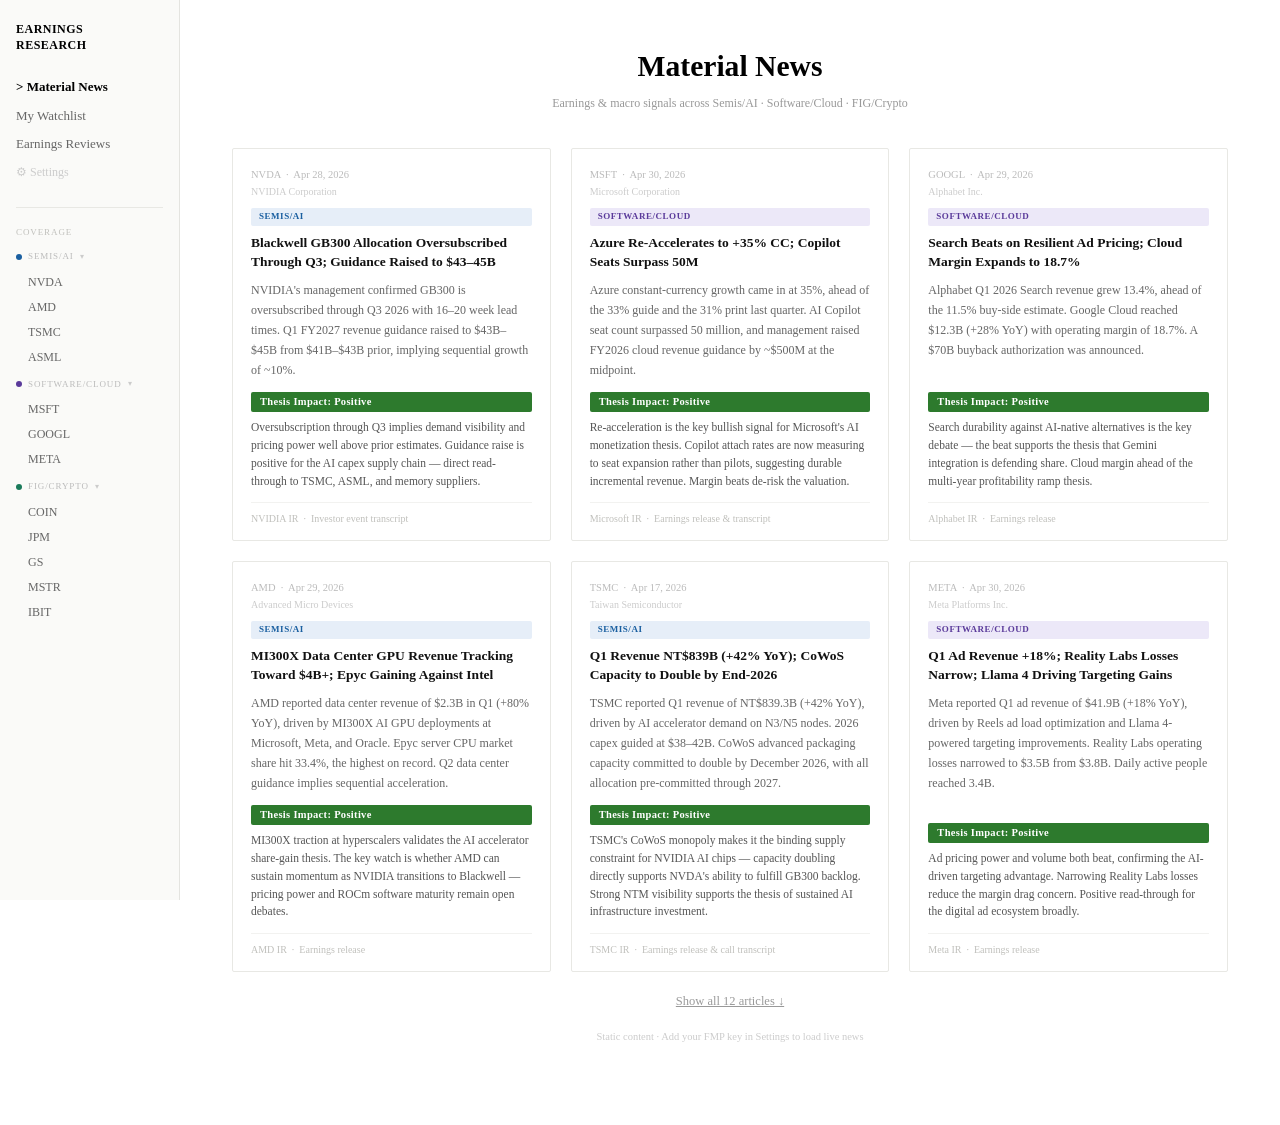
==== commit 1223036a: "Add MSTR and IBIT to FIG/Crypto coverage - MSTR: tracks BTC per share, premium to NAV, and Bitcoin y" ====
--- a/index.html
+++ b/index.html
@@ -138,10 +138,32 @@
       <div class="nc-source">Goldman Sachs IR &nbsp;·&nbsp; Earnings release</div>
     </div>
 
+    <div class="news-card hidden-card" style="display:none">
+      <div class="nc-meta">MSTR &nbsp;·&nbsp; May 1, 2026</div>
+      <div class="nc-company">MicroStrategy Inc. (Strategy)</div>
+      <span class="sector-badge sector-fig">FIG/Crypto</span>
+      <div class="nc-headline">BTC Holdings Reach 553,555 Coins; Bitcoin Yield Tracks +74% YTD Through Q1 2026</div>
+      <p class="nc-summary">Strategy (formerly MicroStrategy) reported Q1 2026 with total Bitcoin holdings of 553,555 BTC acquired at an average cost of ~$68,459 per coin. The company's proprietary "Bitcoin yield" KPI — tracking BTC per diluted share growth — printed +74% YTD. Software revenue of $111M was approximately flat year-over-year.</p>
+      <span class="thesis-label thesis-positive">Thesis Impact: Positive</span>
+      <p class="nc-impact">Bitcoin yield acceleration confirms management's ATM-funded accumulation strategy is adding BTC per share faster than dilution. Premium to NAV of ~1.5× remains elevated — the key debate is whether that premium is justified by the optionality of the perpetual Bitcoin accumulation machine or is a valuation risk in a BTC downturn.</p>
+      <div class="nc-source">Strategy IR &nbsp;·&nbsp; Earnings release &amp; BTC tracker</div>
+    </div>
+
+    <div class="news-card hidden-card" style="display:none">
+      <div class="nc-meta">IBIT &nbsp;·&nbsp; May 12, 2026</div>
+      <div class="nc-company">iShares Bitcoin Trust ETF</div>
+      <span class="sector-badge sector-fig">FIG/Crypto</span>
+      <div class="nc-headline">IBIT AUM Crosses $50B; Cumulative Net Inflows Exceed $40B Since Jan 2024 Launch</div>
+      <p class="nc-summary">BlackRock's iShares Bitcoin Trust (IBIT) surpassed $50B in assets under management, driven by sustained institutional inflows from pension funds, RIAs, and endowments. Daily average net flows of ~$150M track closely with BTC price momentum. IBIT now holds approximately 575,000 BTC on behalf of shareholders.</p>
+      <span class="thesis-label thesis-positive">Thesis Impact: Positive</span>
+      <p class="nc-impact">IBIT daily flow data is one of the most reliable leading indicators for near-term BTC price pressure and institutional crypto risk appetite. Sustained positive flows signal continued institutional adoption — a secular tailwind for the entire FIG/Crypto coverage group. Watch for any reversal in flows as the key bear signal.</p>
+      <div class="nc-source">BlackRock iShares &nbsp;·&nbsp; Daily AUM disclosure</div>
+    </div>
+
   </div>
 
   <div class="show-more">
-    <a id="show-more-btn" data-open="false">Show all 10 articles ↓</a>
+    <a id="show-more-btn" data-open="false">Show all 12 articles ↓</a>
   </div>
   <p class="last-updated" id="last-updated">Static content · Add your FMP key in Settings to load live news</p>
 
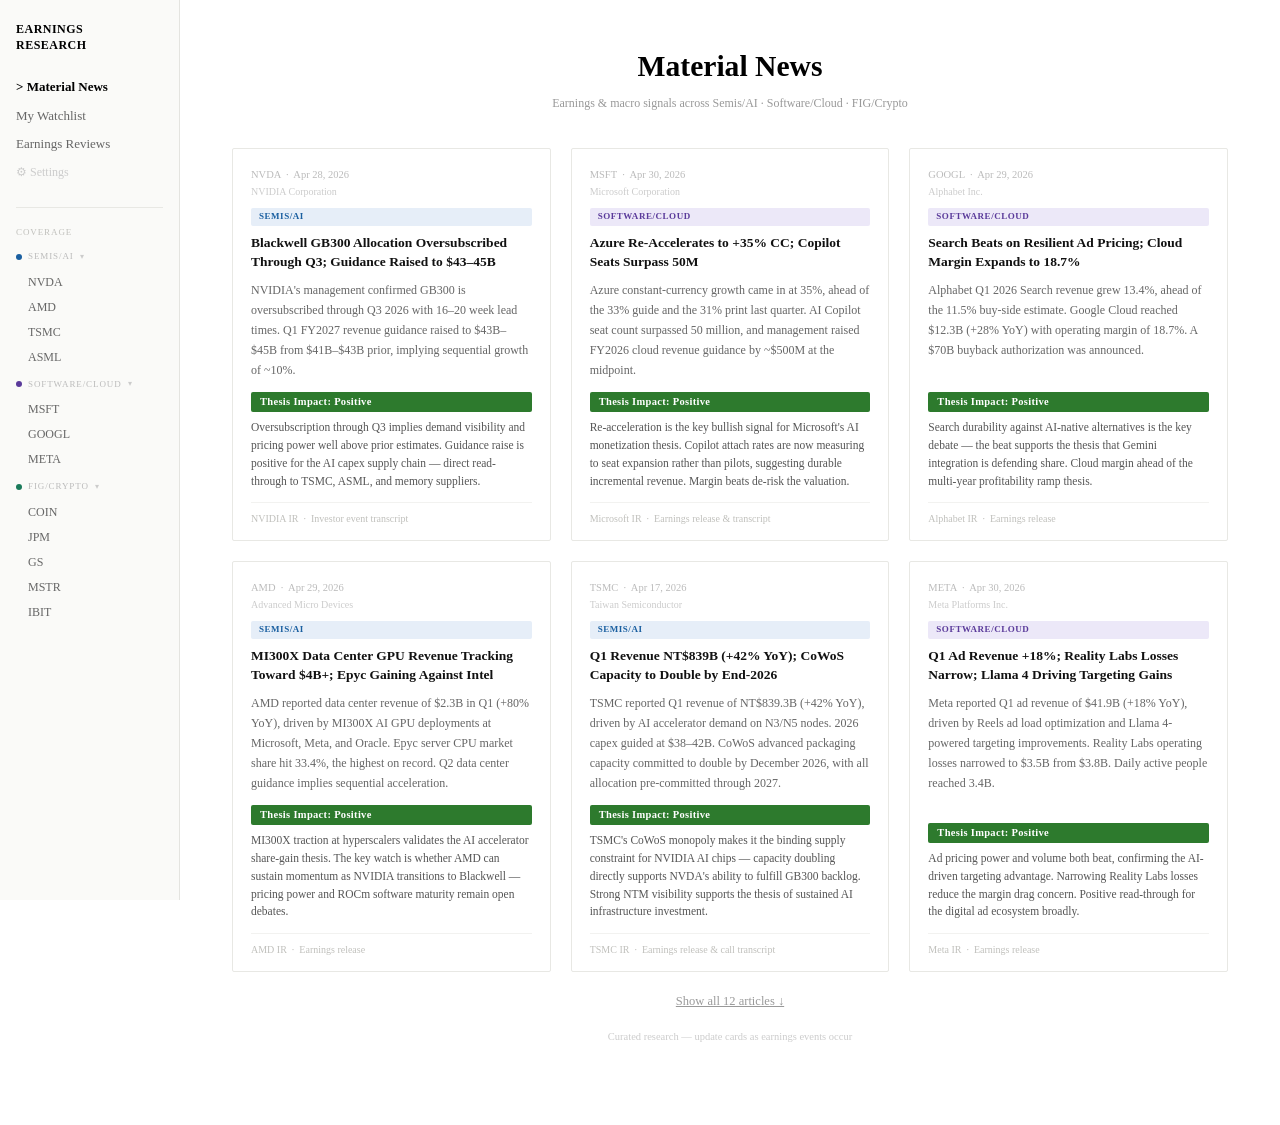
==== commit 272a3dba: "Remove FMP entirely; replace with AV prices + manual notes FMP is fully removed. Alpha Vantage is th" ====
--- a/index.html
+++ b/index.html
@@ -165,7 +165,7 @@
   <div class="show-more">
     <a id="show-more-btn" data-open="false">Show all 12 articles ↓</a>
   </div>
-  <p class="last-updated" id="last-updated">Static content · Add your FMP key in Settings to load live news</p>
+  <p class="last-updated">Curated research — update cards as earnings events occur</p>
 
 </main>
 
@@ -173,39 +173,7 @@
 <script src="api.js"></script>
 <script src="app.js"></script>
 <script>
-document.addEventListener('DOMContentLoaded', async () => {
-  renderSidebarWatchlist();
-
-  if (!getKeys().fmp) return;
-
-  const grid = document.getElementById('news-grid');
-  const lu   = document.getElementById('last-updated');
-
-  try {
-    const articles = await fetchNews(WATCHLIST, 18);
-    if (!articles.length) return;
-
-    grid.innerHTML = articles.map(a => {
-      const sym    = a.symbol || '';
-      const sector = TICKER_SECTOR[sym] || '';
-      const badge  = sector ? `<span class="sector-badge sector-${sectorClass(sector)}">${sector}</span>` : '';
-      return `
-        <div class="news-card">
-          <div class="nc-meta">${sym} &nbsp;·&nbsp; ${(a.publishedDate || '').slice(0, 10)}</div>
-          <div class="nc-company">${COMPANY_NAMES[sym] || sym}</div>
-          ${badge}
-          <div class="nc-headline"><a href="${a.url}" target="_blank" rel="noopener" style="text-decoration:none;color:inherit">${a.title}</a></div>
-          <p class="nc-summary">${(a.text || '').slice(0, 260)}…</p>
-          <div class="nc-source">${a.site || 'FMP News'}</div>
-        </div>`;
-    }).join('');
-
-    document.getElementById('show-more-btn')?.closest('.show-more')?.remove();
-    lu.textContent = `Live · FMP · Refreshed ${new Date().toLocaleTimeString()} · ${articles.length} articles`;
-  } catch(e) {
-    console.warn('FMP news fetch failed:', e.message);
-  }
-});
+document.addEventListener('DOMContentLoaded', () => { renderSidebarWatchlist(); });
 </script>
 </body>
 </html>
--- a/styles.css
+++ b/styles.css
@@ -216,6 +216,16 @@
 }
 .kpi-card.highlight { border-color: #d4a017; background: #fffdf4; }
 
+.kpi-editable {
+  cursor: text;
+  border-bottom: 1px dashed #ccc;
+  min-width: 40px;
+  display: inline-block;
+  outline: none;
+}
+.kpi-editable:focus { border-bottom-color: #555; }
+.kpi-editable:empty::before { content: '—'; color: #bbb; }
+
 .kpi-label {
   font-size: 9.5px;
   text-transform: uppercase;
